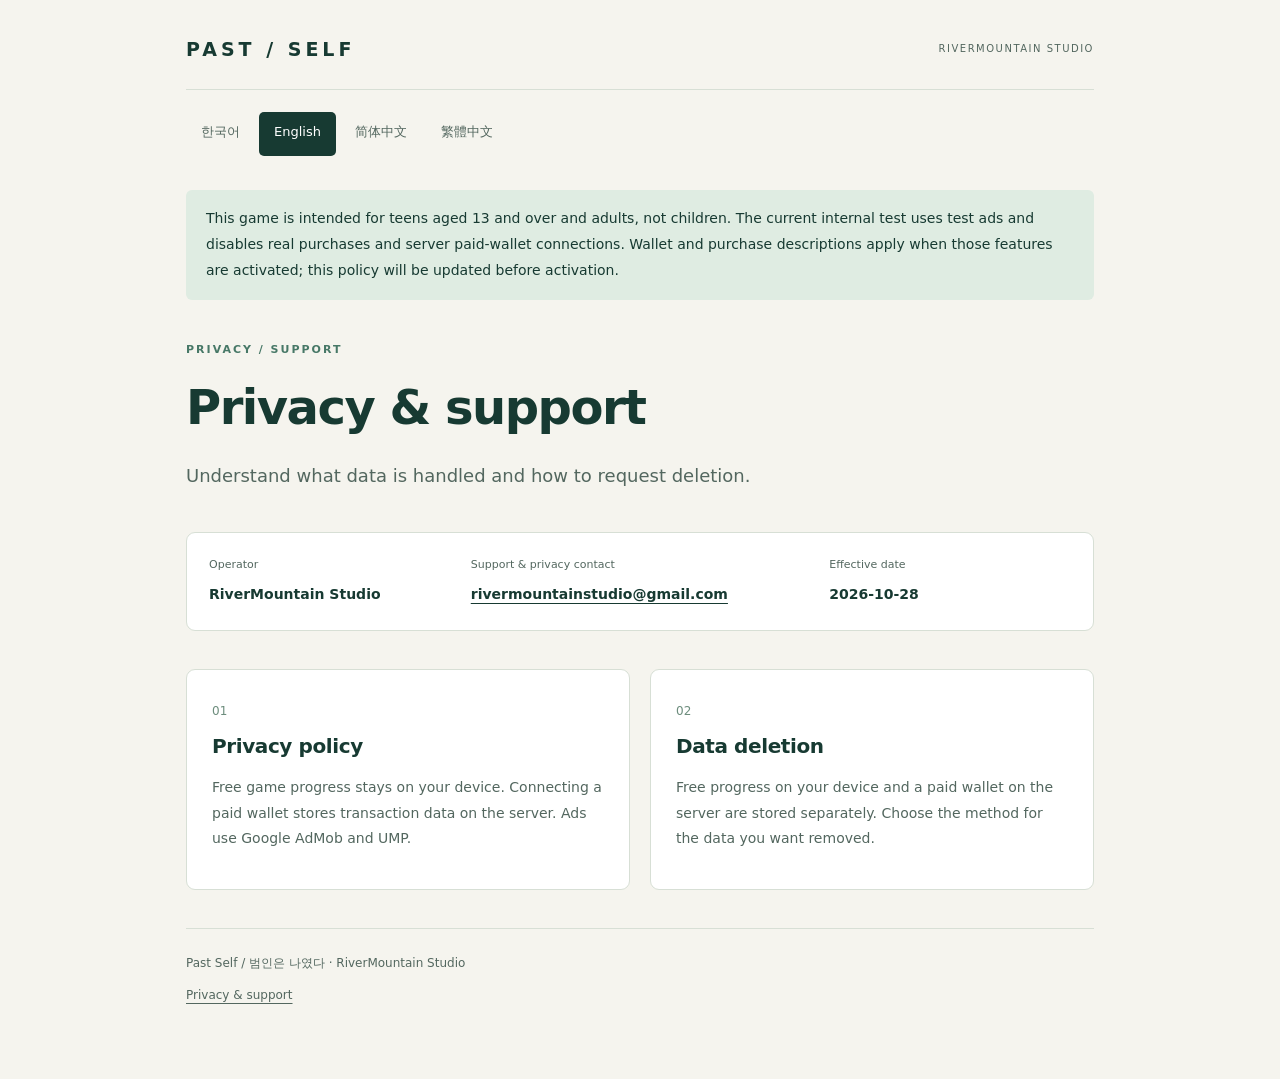
==== index.html @ c89aad18 "Publish Past Self privacy and data deletion pages" ====
<!doctype html>
<html lang="en"><head><meta charset="utf-8"><meta name="viewport" content="width=device-width,initial-scale=1"><meta name="robots" content="noindex,follow"><meta http-equiv="Content-Security-Policy" content="default-src 'none'; style-src 'self'; script-src 'self'; img-src 'self' data:; connect-src 'none'; base-uri 'none'; form-action 'none'"><meta name="referrer" content="no-referrer"><title>Past Self · Privacy & support</title><link rel="stylesheet" href="style.css"><script defer src="site.js"></script></head><body><div class="shell"><div class="brand"><a href="index.html">PAST / SELF</a><span>RIVERMOUNTAIN STUDIO</span></div><nav aria-label="Language / 언어"><a href="?lang=ko#ko" data-language="ko" lang="ko">한국어</a><a href="?lang=en#en" data-language="en" lang="en">English</a><a href="?lang=zh-Hans#zh-Hans" data-language="zh-Hans" lang="zh-Hans">简体中文</a><a href="?lang=zh-Hant#zh-Hant" data-language="zh-Hant" lang="zh-Hant">繁體中文</a></nav><main><article id="ko" data-language-panel="ko" lang="ko"><p class="note">이 게임은 만 13세 이상의 청소년과 성인을 대상으로 하며 어린이를 대상으로 제작하지 않았습니다. 현재 내부 테스트에서는 테스트 광고를 사용하고 실제 구매 및 서버 유료 지갑 연결은 비활성화되어 있습니다. 아래 유료 지갑·결제 관련 설명은 해당 기능을 활성화할 때 적용되며, 활성화 전에 이 방침을 갱신합니다.</p><header class="hero"><p class="eyebrow">개인정보 · 지원</p><h1>개인정보와 지원</h1><p class="lead">어떤 자료를 다루는지, 어떻게 삭제를 요청하는지 안내합니다.</p></header><dl class="metadata"><div><dt>운영자</dt><dd>RiverMountain Studio</dd></div><div><dt>지원 및 개인정보 문의</dt><dd><a href="mailto:rivermountainstudio@gmail.com">rivermountainstudio@gmail.com</a></dd></div><div><dt>적용일</dt><dd>2026-10-28</dd></div></dl><div class="cards"><a href="privacy.html?lang=ko"><span>01</span><h2>개인정보처리방침</h2><p>무료 게임 기록은 기기에 저장합니다. 유료 지갑을 연결하면 서버에 거래 자료를 저장합니다. 광고에는 Google AdMob과 UMP를 사용합니다.</p></a><a href="delete-data.html?lang=ko"><span>02</span><h2>데이터 삭제 안내</h2><p>기기의 무료 기록과 서버의 유료 지갑은 서로 다른 곳에 저장됩니다. 삭제할 자료에 맞는 방법을 선택하세요.</p></a></div><footer>Past Self / 범인은 나였다 · RiverMountain Studio<br><a href="index.html?lang=ko">개인정보와 지원</a></footer></article><article id="en" data-language-panel="en" lang="en"><p class="note">This game is intended for teens aged 13 and over and adults, not children. The current internal test uses test ads and disables real purchases and server paid-wallet connections. Wallet and purchase descriptions apply when those features are activated; this policy will be updated before activation.</p><header class="hero"><p class="eyebrow">PRIVACY / SUPPORT</p><h1>Privacy & support</h1><p class="lead">Understand what data is handled and how to request deletion.</p></header><dl class="metadata"><div><dt>Operator</dt><dd>RiverMountain Studio</dd></div><div><dt>Support & privacy contact</dt><dd><a href="mailto:rivermountainstudio@gmail.com">rivermountainstudio@gmail.com</a></dd></div><div><dt>Effective date</dt><dd>2026-10-28</dd></div></dl><div class="cards"><a href="privacy.html?lang=en"><span>01</span><h2>Privacy policy</h2><p>Free game progress stays on your device. Connecting a paid wallet stores transaction data on the server. Ads use Google AdMob and UMP.</p></a><a href="delete-data.html?lang=en"><span>02</span><h2>Data deletion</h2><p>Free progress on your device and a paid wallet on the server are stored separately. Choose the method for the data you want removed.</p></a></div><footer>Past Self / 범인은 나였다 · RiverMountain Studio<br><a href="index.html?lang=en">Privacy & support</a></footer></article><article id="zh-Hans" data-language-panel="zh-Hans" lang="zh-Hans"><p class="note">This game is intended for teens aged 13 and over and adults, not children. The current internal test uses test ads and disables real purchases and server paid-wallet connections. Wallet and purchase descriptions apply when those features are activated; this policy will be updated before activation.</p><header class="hero"><p class="eyebrow">隐私 / 支持</p><h1>隐私与支持</h1><p class="lead">了解应用处理哪些数据，以及如何申请删除。</p></header><dl class="metadata"><div><dt>运营方</dt><dd>RiverMountain Studio</dd></div><div><dt>支持与隐私联系</dt><dd><a href="mailto:rivermountainstudio@gmail.com">rivermountainstudio@gmail.com</a></dd></div><div><dt>生效日期</dt><dd>2026-10-28</dd></div></dl><div class="cards"><a href="privacy.html?lang=zh-Hans"><span>01</span><h2>隐私政策</h2><p>免费游戏进度保存在本机。连接付费钱包后，交易数据保存在服务器。广告使用Google AdMob与UMP。</p></a><a href="delete-data.html?lang=zh-Hans"><span>02</span><h2>数据删除指南</h2><p>本机免费进度与服务器付费钱包分别保存，请选择对应的删除方式。</p></a></div><footer>Past Self / 过去的我 · RiverMountain Studio<br><a href="index.html?lang=zh-Hans">隐私与支持</a></footer></article><article id="zh-Hant" data-language-panel="zh-Hant" lang="zh-Hant"><p class="note">This game is intended for teens aged 13 and over and adults, not children. The current internal test uses test ads and disables real purchases and server paid-wallet connections. Wallet and purchase descriptions apply when those features are activated; this policy will be updated before activation.</p><header class="hero"><p class="eyebrow">隱私 / 支援</p><h1>隱私與支援</h1><p class="lead">了解應用程式處理哪些資料，以及如何申請刪除。</p></header><dl class="metadata"><div><dt>營運方</dt><dd>RiverMountain Studio</dd></div><div><dt>支援與隱私聯絡</dt><dd><a href="mailto:rivermountainstudio@gmail.com">rivermountainstudio@gmail.com</a></dd></div><div><dt>生效日期</dt><dd>2026-10-28</dd></div></dl><div class="cards"><a href="privacy.html?lang=zh-Hant"><span>01</span><h2>隱私政策</h2><p>免費遊戲進度儲存在本機。連接付費錢包後，交易資料儲存在伺服器。廣告使用Google AdMob與UMP。</p></a><a href="delete-data.html?lang=zh-Hant"><span>02</span><h2>資料刪除指南</h2><p>本機免費進度與伺服器付費錢包分開儲存，請選擇對應的刪除方式。</p></a></div><footer>Past Self / 過去的我 · RiverMountain Studio<br><a href="index.html?lang=zh-Hant">隱私與支援</a></footer></article></main></div></body></html>
---- style.css ----
:root{color-scheme:light;--paper:#f5f4ee;--ink:#173a32;--muted:#53675f;--line:#d7dfd5;--mint:#dfece2;--amber:#f8ead0}*{box-sizing:border-box}html{scroll-behavior:smooth}body{margin:0;background:var(--paper);color:var(--ink);font:16px/1.85 system-ui,-apple-system,"Noto Sans KR",sans-serif;overflow-wrap:anywhere}a{color:inherit;text-underline-offset:4px}a:focus-visible{outline:3px solid #327b68;outline-offset:5px}.shell{max-width:980px;margin:auto;padding:32px 36px 64px}.brand{display:flex;justify-content:space-between;gap:16px;align-items:center;padding-bottom:22px;border-bottom:1px solid var(--line)}.brand>a{font-size:19px;font-weight:850;letter-spacing:4px;text-decoration:none}.brand>span{font-size:10px;letter-spacing:1.5px;color:var(--muted)}nav{display:flex;gap:4px;flex-wrap:wrap;margin:22px 0 34px}nav a{min-height:44px;padding:8px 15px;text-decoration:none;border-radius:5px;font-size:13px;color:var(--muted)}nav a[aria-current=true]{background:var(--ink);color:#fff}nav a:hover{background:var(--mint);color:var(--ink)}article[hidden]{display:none}.hero{padding:16px 0 28px}.eyebrow{text-transform:uppercase;font-weight:750;font-size:11px;letter-spacing:2px;color:#477867}h1{font-size:clamp(30px,6vw,48px);line-height:1.3;letter-spacing:-1.5px;margin:16px 0 20px}p{margin:12px 0;white-space:pre-line}.lead{max-width:750px;font-size:18px;color:var(--muted)}.metadata{display:grid;grid-template-columns:1fr 1.4fr 1fr;border:1px solid var(--line);border-radius:9px;background:#fff;padding:22px;gap:20px;margin:0 0 38px}.metadata dt{font-size:11px;color:var(--muted);margin-bottom:7px}.metadata dd{margin:0;font-size:14px;font-weight:650}section{border-top:1px solid var(--line);padding:23px 0 16px}h2{font-size:20px;line-height:1.5;letter-spacing:-.4px;margin:6px 0 14px}section p{color:#324c42}.draft{background:var(--amber);border:1px solid #ddc18e;border-left:4px solid #a36b20;padding:16px 20px;border-radius:6px;margin:0 0 24px;color:#694719}.draft strong{font-size:13px}.draft p{font-size:13px;line-height:1.7;margin:5px 0 0}.pending{color:#98621b}.note{background:var(--mint);padding:16px 20px;border-radius:6px;font-size:14px}.button{display:inline-flex;align-items:center;justify-content:center;min-height:48px;max-width:100%;padding:11px 21px;background:var(--ink);color:white;border:1px solid var(--ink);border-radius:5px;text-decoration:none;font-size:14px;font-weight:650}.button.secondary{background:transparent;color:var(--ink)}.cards{display:grid;grid-template-columns:1fr 1fr;gap:20px}.cards>a{display:block;border:1px solid var(--line);border-radius:9px;padding:25px;background:#fff;text-decoration:none}.cards>a:hover{border-color:#6e9381}.cards span{font-size:12px;color:#6d8d7d}.cards p{color:var(--muted);font-size:14px}footer{border-top:1px solid var(--line);margin-top:38px;padding-top:23px;font-size:12px;color:var(--muted)}footer a{display:inline-block;padding:9px 0}ul{padding-left:22px}@media(max-width:600px){.shell{padding:22px 20px 40px}.brand{align-items:flex-start}.brand>span{max-width:100px;text-align:right;font-size:9px}.metadata{grid-template-columns:1fr;gap:15px;padding:20px}.cards{grid-template-columns:1fr}.lead{font-size:16px}h1{letter-spacing:-1px}nav{gap:0;margin-bottom:20px}nav a{padding:9px 10px}}@media print{body{background:white;color:#111}.shell{max-width:none;padding:0}nav,.brand{display:none}section{break-inside:avoid}a{color:inherit}.draft{background:white;border:2px solid #a36b20}}
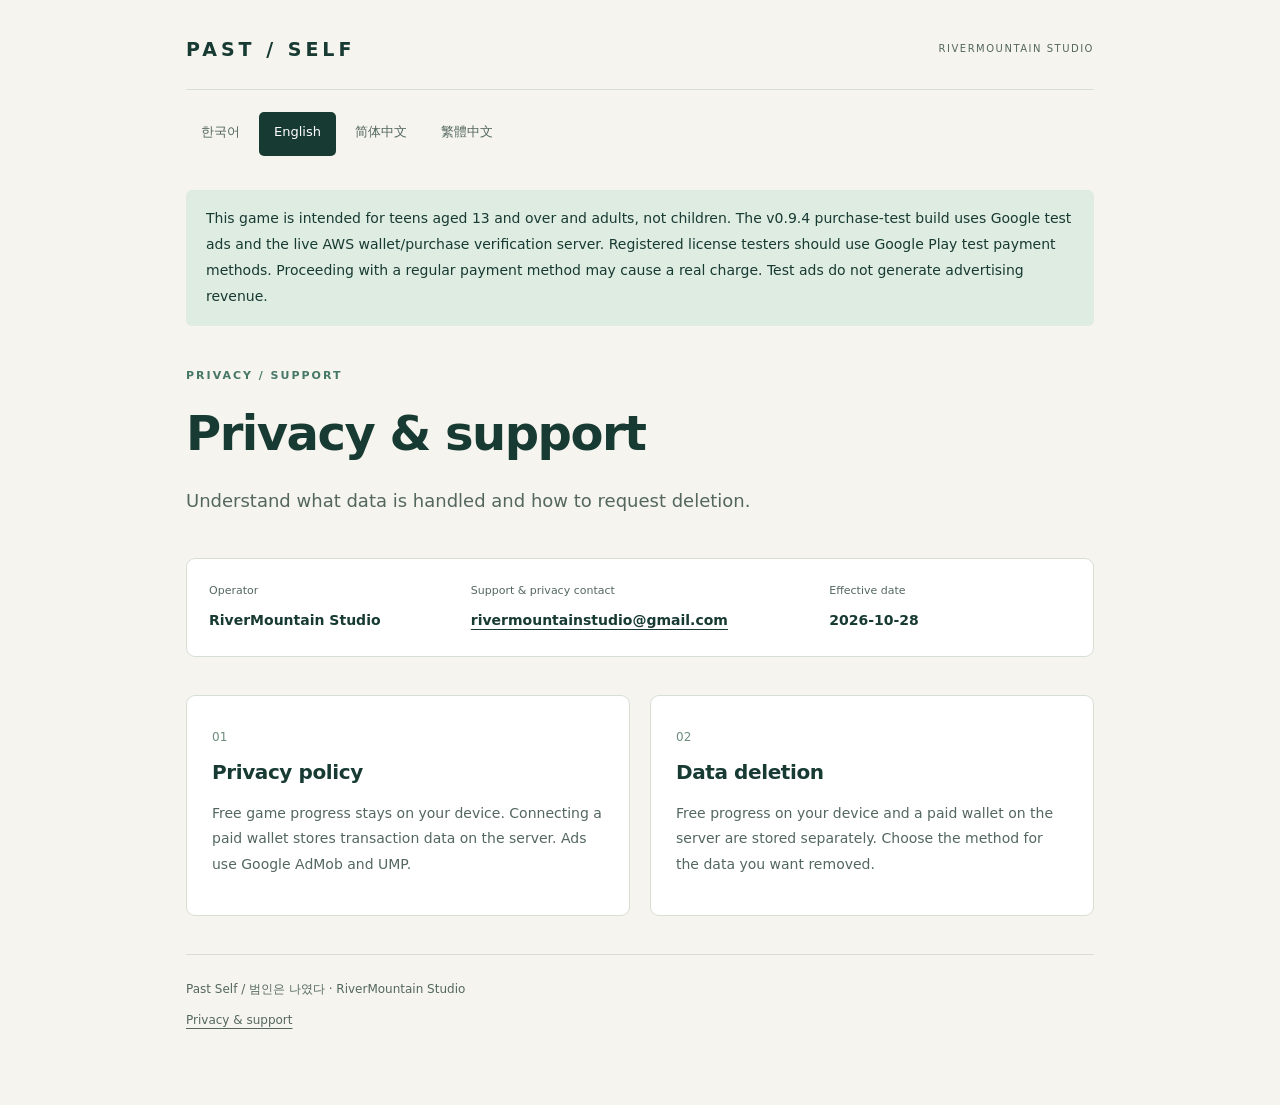
==== commit 78c62561: "Update privacy notice for Seoul wallet and license purchase testing" ====
--- a/index.html
+++ b/index.html
@@ -1,2 +1,2 @@
 <!doctype html>
-<html lang="en"><head><meta charset="utf-8"><meta name="viewport" content="width=device-width,initial-scale=1"><meta name="robots" content="noindex,follow"><meta http-equiv="Content-Security-Policy" content="default-src 'none'; style-src 'self'; script-src 'self'; img-src 'self' data:; connect-src 'none'; base-uri 'none'; form-action 'none'"><meta name="referrer" content="no-referrer"><title>Past Self · Privacy & support</title><link rel="stylesheet" href="style.css"><script defer src="site.js"></script></head><body><div class="shell"><div class="brand"><a href="index.html">PAST / SELF</a><span>RIVERMOUNTAIN STUDIO</span></div><nav aria-label="Language / 언어"><a href="?lang=ko#ko" data-language="ko" lang="ko">한국어</a><a href="?lang=en#en" data-language="en" lang="en">English</a><a href="?lang=zh-Hans#zh-Hans" data-language="zh-Hans" lang="zh-Hans">简体中文</a><a href="?lang=zh-Hant#zh-Hant" data-language="zh-Hant" lang="zh-Hant">繁體中文</a></nav><main><article id="ko" data-language-panel="ko" lang="ko"><p class="note">이 게임은 만 13세 이상의 청소년과 성인을 대상으로 하며 어린이를 대상으로 제작하지 않았습니다. 현재 내부 테스트에서는 테스트 광고를 사용하고 실제 구매 및 서버 유료 지갑 연결은 비활성화되어 있습니다. 아래 유료 지갑·결제 관련 설명은 해당 기능을 활성화할 때 적용되며, 활성화 전에 이 방침을 갱신합니다.</p><header class="hero"><p class="eyebrow">개인정보 · 지원</p><h1>개인정보와 지원</h1><p class="lead">어떤 자료를 다루는지, 어떻게 삭제를 요청하는지 안내합니다.</p></header><dl class="metadata"><div><dt>운영자</dt><dd>RiverMountain Studio</dd></div><div><dt>지원 및 개인정보 문의</dt><dd><a href="mailto:rivermountainstudio@gmail.com">rivermountainstudio@gmail.com</a></dd></div><div><dt>적용일</dt><dd>2026-10-28</dd></div></dl><div class="cards"><a href="privacy.html?lang=ko"><span>01</span><h2>개인정보처리방침</h2><p>무료 게임 기록은 기기에 저장합니다. 유료 지갑을 연결하면 서버에 거래 자료를 저장합니다. 광고에는 Google AdMob과 UMP를 사용합니다.</p></a><a href="delete-data.html?lang=ko"><span>02</span><h2>데이터 삭제 안내</h2><p>기기의 무료 기록과 서버의 유료 지갑은 서로 다른 곳에 저장됩니다. 삭제할 자료에 맞는 방법을 선택하세요.</p></a></div><footer>Past Self / 범인은 나였다 · RiverMountain Studio<br><a href="index.html?lang=ko">개인정보와 지원</a></footer></article><article id="en" data-language-panel="en" lang="en"><p class="note">This game is intended for teens aged 13 and over and adults, not children. The current internal test uses test ads and disables real purchases and server paid-wallet connections. Wallet and purchase descriptions apply when those features are activated; this policy will be updated before activation.</p><header class="hero"><p class="eyebrow">PRIVACY / SUPPORT</p><h1>Privacy & support</h1><p class="lead">Understand what data is handled and how to request deletion.</p></header><dl class="metadata"><div><dt>Operator</dt><dd>RiverMountain Studio</dd></div><div><dt>Support & privacy contact</dt><dd><a href="mailto:rivermountainstudio@gmail.com">rivermountainstudio@gmail.com</a></dd></div><div><dt>Effective date</dt><dd>2026-10-28</dd></div></dl><div class="cards"><a href="privacy.html?lang=en"><span>01</span><h2>Privacy policy</h2><p>Free game progress stays on your device. Connecting a paid wallet stores transaction data on the server. Ads use Google AdMob and UMP.</p></a><a href="delete-data.html?lang=en"><span>02</span><h2>Data deletion</h2><p>Free progress on your device and a paid wallet on the server are stored separately. Choose the method for the data you want removed.</p></a></div><footer>Past Self / 범인은 나였다 · RiverMountain Studio<br><a href="index.html?lang=en">Privacy & support</a></footer></article><article id="zh-Hans" data-language-panel="zh-Hans" lang="zh-Hans"><p class="note">This game is intended for teens aged 13 and over and adults, not children. The current internal test uses test ads and disables real purchases and server paid-wallet connections. Wallet and purchase descriptions apply when those features are activated; this policy will be updated before activation.</p><header class="hero"><p class="eyebrow">隐私 / 支持</p><h1>隐私与支持</h1><p class="lead">了解应用处理哪些数据，以及如何申请删除。</p></header><dl class="metadata"><div><dt>运营方</dt><dd>RiverMountain Studio</dd></div><div><dt>支持与隐私联系</dt><dd><a href="mailto:rivermountainstudio@gmail.com">rivermountainstudio@gmail.com</a></dd></div><div><dt>生效日期</dt><dd>2026-10-28</dd></div></dl><div class="cards"><a href="privacy.html?lang=zh-Hans"><span>01</span><h2>隐私政策</h2><p>免费游戏进度保存在本机。连接付费钱包后，交易数据保存在服务器。广告使用Google AdMob与UMP。</p></a><a href="delete-data.html?lang=zh-Hans"><span>02</span><h2>数据删除指南</h2><p>本机免费进度与服务器付费钱包分别保存，请选择对应的删除方式。</p></a></div><footer>Past Self / 过去的我 · RiverMountain Studio<br><a href="index.html?lang=zh-Hans">隐私与支持</a></footer></article><article id="zh-Hant" data-language-panel="zh-Hant" lang="zh-Hant"><p class="note">This game is intended for teens aged 13 and over and adults, not children. The current internal test uses test ads and disables real purchases and server paid-wallet connections. Wallet and purchase descriptions apply when those features are activated; this policy will be updated before activation.</p><header class="hero"><p class="eyebrow">隱私 / 支援</p><h1>隱私與支援</h1><p class="lead">了解應用程式處理哪些資料，以及如何申請刪除。</p></header><dl class="metadata"><div><dt>營運方</dt><dd>RiverMountain Studio</dd></div><div><dt>支援與隱私聯絡</dt><dd><a href="mailto:rivermountainstudio@gmail.com">rivermountainstudio@gmail.com</a></dd></div><div><dt>生效日期</dt><dd>2026-10-28</dd></div></dl><div class="cards"><a href="privacy.html?lang=zh-Hant"><span>01</span><h2>隱私政策</h2><p>免費遊戲進度儲存在本機。連接付費錢包後，交易資料儲存在伺服器。廣告使用Google AdMob與UMP。</p></a><a href="delete-data.html?lang=zh-Hant"><span>02</span><h2>資料刪除指南</h2><p>本機免費進度與伺服器付費錢包分開儲存，請選擇對應的刪除方式。</p></a></div><footer>Past Self / 過去的我 · RiverMountain Studio<br><a href="index.html?lang=zh-Hant">隱私與支援</a></footer></article></main></div></body></html>
+<html lang="en"><head><meta charset="utf-8"><meta name="viewport" content="width=device-width,initial-scale=1"><meta name="robots" content="noindex,follow"><meta http-equiv="Content-Security-Policy" content="default-src 'none'; style-src 'self'; script-src 'self'; img-src 'self' data:; connect-src 'none'; base-uri 'none'; form-action 'none'"><meta name="referrer" content="no-referrer"><title>Past Self · Privacy & support</title><link rel="stylesheet" href="style.css"><script defer src="site.js"></script></head><body><div class="shell"><div class="brand"><a href="index.html">PAST / SELF</a><span>RIVERMOUNTAIN STUDIO</span></div><nav aria-label="Language / 언어"><a href="?lang=ko#ko" data-language="ko" lang="ko">한국어</a><a href="?lang=en#en" data-language="en" lang="en">English</a><a href="?lang=zh-Hans#zh-Hans" data-language="zh-Hans" lang="zh-Hans">简体中文</a><a href="?lang=zh-Hant#zh-Hant" data-language="zh-Hant" lang="zh-Hant">繁體中文</a></nav><main><article id="ko" data-language-panel="ko" lang="ko"><p class="note">이 게임은 만 13세 이상의 청소년과 성인을 대상으로 하며 어린이를 대상으로 제작하지 않았습니다. v0.9.4 구매 테스트 버전은 Google 테스트 광고와 실제 AWS 지갑·구매 검증 서버를 사용합니다. 등록한 라이선스 테스터는 Google Play 테스트 결제수단으로 구매를 시험해야 합니다. 일반 결제수단으로 진행하면 실제 요금이 발생할 수 있습니다. 테스트 광고는 실제 광고 수익을 발생시키지 않습니다.</p><header class="hero"><p class="eyebrow">개인정보 · 지원</p><h1>개인정보와 지원</h1><p class="lead">어떤 자료를 다루는지, 어떻게 삭제를 요청하는지 안내합니다.</p></header><dl class="metadata"><div><dt>운영자</dt><dd>RiverMountain Studio</dd></div><div><dt>지원 및 개인정보 문의</dt><dd><a href="mailto:rivermountainstudio@gmail.com">rivermountainstudio@gmail.com</a></dd></div><div><dt>적용일</dt><dd>2026-10-28</dd></div></dl><div class="cards"><a href="privacy.html?lang=ko"><span>01</span><h2>개인정보처리방침</h2><p>무료 게임 기록은 기기에 저장합니다. 유료 지갑을 연결하면 서버에 거래 자료를 저장합니다. 광고에는 Google AdMob과 UMP를 사용합니다.</p></a><a href="delete-data.html?lang=ko"><span>02</span><h2>데이터 삭제 안내</h2><p>기기의 무료 기록과 서버의 유료 지갑은 서로 다른 곳에 저장됩니다. 삭제할 자료에 맞는 방법을 선택하세요.</p></a></div><footer>Past Self / 범인은 나였다 · RiverMountain Studio<br><a href="index.html?lang=ko">개인정보와 지원</a></footer></article><article id="en" data-language-panel="en" lang="en"><p class="note">This game is intended for teens aged 13 and over and adults, not children. The v0.9.4 purchase-test build uses Google test ads and the live AWS wallet/purchase verification server. Registered license testers should use Google Play test payment methods. Proceeding with a regular payment method may cause a real charge. Test ads do not generate advertising revenue.</p><header class="hero"><p class="eyebrow">PRIVACY / SUPPORT</p><h1>Privacy & support</h1><p class="lead">Understand what data is handled and how to request deletion.</p></header><dl class="metadata"><div><dt>Operator</dt><dd>RiverMountain Studio</dd></div><div><dt>Support & privacy contact</dt><dd><a href="mailto:rivermountainstudio@gmail.com">rivermountainstudio@gmail.com</a></dd></div><div><dt>Effective date</dt><dd>2026-10-28</dd></div></dl><div class="cards"><a href="privacy.html?lang=en"><span>01</span><h2>Privacy policy</h2><p>Free game progress stays on your device. Connecting a paid wallet stores transaction data on the server. Ads use Google AdMob and UMP.</p></a><a href="delete-data.html?lang=en"><span>02</span><h2>Data deletion</h2><p>Free progress on your device and a paid wallet on the server are stored separately. Choose the method for the data you want removed.</p></a></div><footer>Past Self / 범인은 나였다 · RiverMountain Studio<br><a href="index.html?lang=en">Privacy & support</a></footer></article><article id="zh-Hans" data-language-panel="zh-Hans" lang="zh-Hans"><p class="note">This game is intended for teens aged 13 and over and adults, not children. The v0.9.4 purchase-test build uses Google test ads and the live AWS wallet/purchase verification server. Registered license testers should use Google Play test payment methods. Proceeding with a regular payment method may cause a real charge. Test ads do not generate advertising revenue.</p><header class="hero"><p class="eyebrow">隐私 / 支持</p><h1>隐私与支持</h1><p class="lead">了解应用处理哪些数据，以及如何申请删除。</p></header><dl class="metadata"><div><dt>运营方</dt><dd>RiverMountain Studio</dd></div><div><dt>支持与隐私联系</dt><dd><a href="mailto:rivermountainstudio@gmail.com">rivermountainstudio@gmail.com</a></dd></div><div><dt>生效日期</dt><dd>2026-10-28</dd></div></dl><div class="cards"><a href="privacy.html?lang=zh-Hans"><span>01</span><h2>隐私政策</h2><p>免费游戏进度保存在本机。连接付费钱包后，交易数据保存在服务器。广告使用Google AdMob与UMP。</p></a><a href="delete-data.html?lang=zh-Hans"><span>02</span><h2>数据删除指南</h2><p>本机免费进度与服务器付费钱包分别保存，请选择对应的删除方式。</p></a></div><footer>Past Self / 过去的我 · RiverMountain Studio<br><a href="index.html?lang=zh-Hans">隐私与支持</a></footer></article><article id="zh-Hant" data-language-panel="zh-Hant" lang="zh-Hant"><p class="note">This game is intended for teens aged 13 and over and adults, not children. The v0.9.4 purchase-test build uses Google test ads and the live AWS wallet/purchase verification server. Registered license testers should use Google Play test payment methods. Proceeding with a regular payment method may cause a real charge. Test ads do not generate advertising revenue.</p><header class="hero"><p class="eyebrow">隱私 / 支援</p><h1>隱私與支援</h1><p class="lead">了解應用程式處理哪些資料，以及如何申請刪除。</p></header><dl class="metadata"><div><dt>營運方</dt><dd>RiverMountain Studio</dd></div><div><dt>支援與隱私聯絡</dt><dd><a href="mailto:rivermountainstudio@gmail.com">rivermountainstudio@gmail.com</a></dd></div><div><dt>生效日期</dt><dd>2026-10-28</dd></div></dl><div class="cards"><a href="privacy.html?lang=zh-Hant"><span>01</span><h2>隱私政策</h2><p>免費遊戲進度儲存在本機。連接付費錢包後，交易資料儲存在伺服器。廣告使用Google AdMob與UMP。</p></a><a href="delete-data.html?lang=zh-Hant"><span>02</span><h2>資料刪除指南</h2><p>本機免費進度與伺服器付費錢包分開儲存，請選擇對應的刪除方式。</p></a></div><footer>Past Self / 過去的我 · RiverMountain Studio<br><a href="index.html?lang=zh-Hant">隱私與支援</a></footer></article></main></div></body></html>
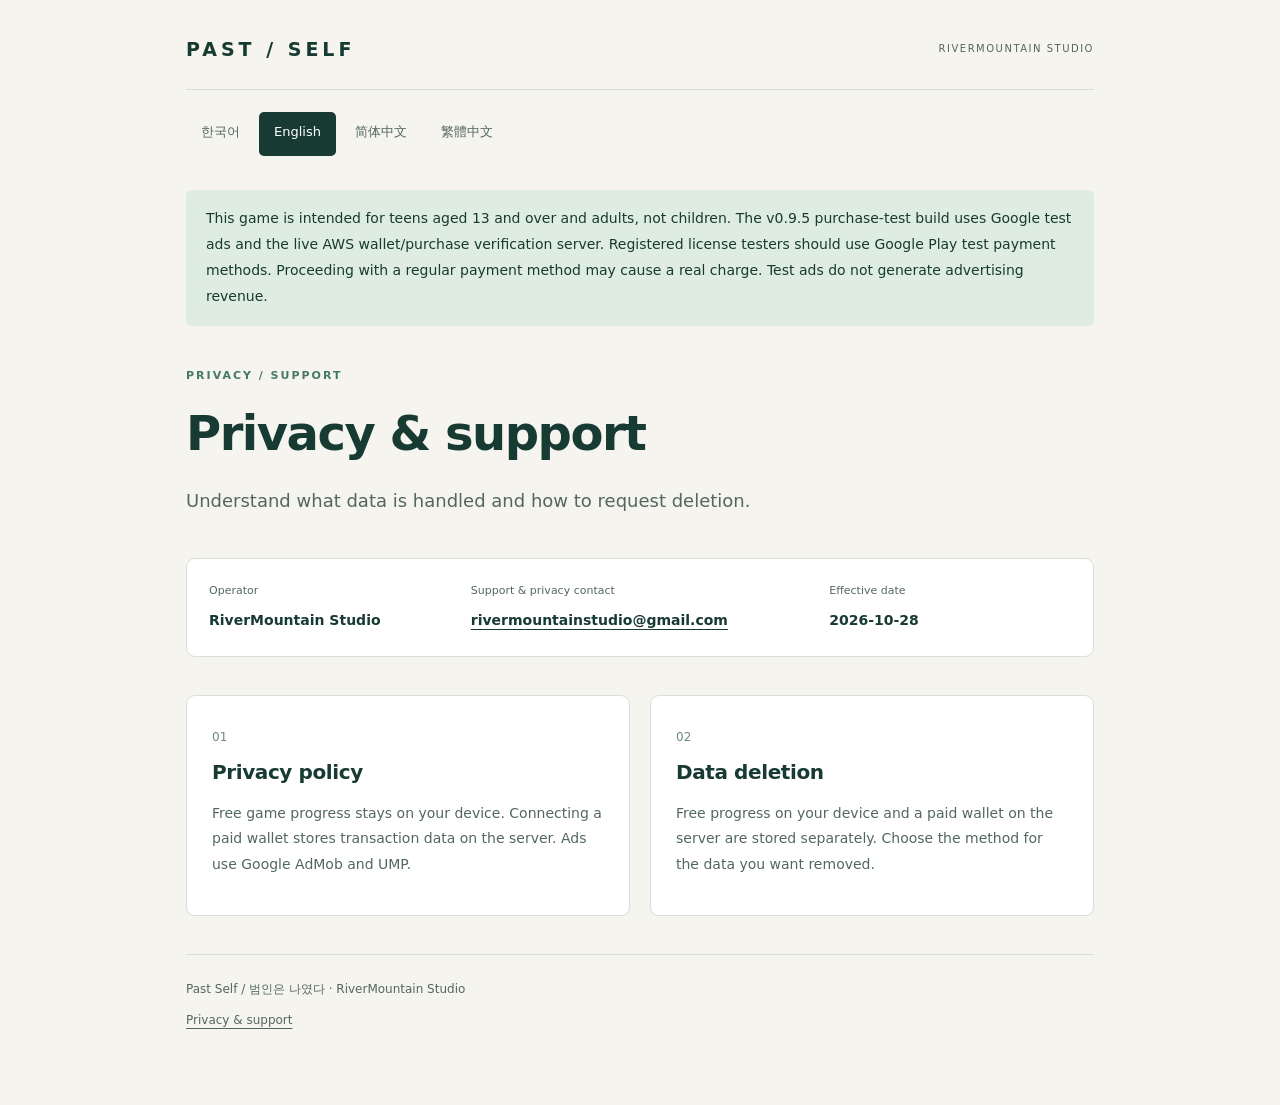
==== commit 9044f567: "Document temporary hashed abuse counters and v0.9.5 purchase testing" ====
--- a/index.html
+++ b/index.html
@@ -1,2 +1,2 @@
 <!doctype html>
-<html lang="en"><head><meta charset="utf-8"><meta name="viewport" content="width=device-width,initial-scale=1"><meta name="robots" content="noindex,follow"><meta http-equiv="Content-Security-Policy" content="default-src 'none'; style-src 'self'; script-src 'self'; img-src 'self' data:; connect-src 'none'; base-uri 'none'; form-action 'none'"><meta name="referrer" content="no-referrer"><title>Past Self · Privacy & support</title><link rel="stylesheet" href="style.css"><script defer src="site.js"></script></head><body><div class="shell"><div class="brand"><a href="index.html">PAST / SELF</a><span>RIVERMOUNTAIN STUDIO</span></div><nav aria-label="Language / 언어"><a href="?lang=ko#ko" data-language="ko" lang="ko">한국어</a><a href="?lang=en#en" data-language="en" lang="en">English</a><a href="?lang=zh-Hans#zh-Hans" data-language="zh-Hans" lang="zh-Hans">简体中文</a><a href="?lang=zh-Hant#zh-Hant" data-language="zh-Hant" lang="zh-Hant">繁體中文</a></nav><main><article id="ko" data-language-panel="ko" lang="ko"><p class="note">이 게임은 만 13세 이상의 청소년과 성인을 대상으로 하며 어린이를 대상으로 제작하지 않았습니다. v0.9.4 구매 테스트 버전은 Google 테스트 광고와 실제 AWS 지갑·구매 검증 서버를 사용합니다. 등록한 라이선스 테스터는 Google Play 테스트 결제수단으로 구매를 시험해야 합니다. 일반 결제수단으로 진행하면 실제 요금이 발생할 수 있습니다. 테스트 광고는 실제 광고 수익을 발생시키지 않습니다.</p><header class="hero"><p class="eyebrow">개인정보 · 지원</p><h1>개인정보와 지원</h1><p class="lead">어떤 자료를 다루는지, 어떻게 삭제를 요청하는지 안내합니다.</p></header><dl class="metadata"><div><dt>운영자</dt><dd>RiverMountain Studio</dd></div><div><dt>지원 및 개인정보 문의</dt><dd><a href="mailto:rivermountainstudio@gmail.com">rivermountainstudio@gmail.com</a></dd></div><div><dt>적용일</dt><dd>2026-10-28</dd></div></dl><div class="cards"><a href="privacy.html?lang=ko"><span>01</span><h2>개인정보처리방침</h2><p>무료 게임 기록은 기기에 저장합니다. 유료 지갑을 연결하면 서버에 거래 자료를 저장합니다. 광고에는 Google AdMob과 UMP를 사용합니다.</p></a><a href="delete-data.html?lang=ko"><span>02</span><h2>데이터 삭제 안내</h2><p>기기의 무료 기록과 서버의 유료 지갑은 서로 다른 곳에 저장됩니다. 삭제할 자료에 맞는 방법을 선택하세요.</p></a></div><footer>Past Self / 범인은 나였다 · RiverMountain Studio<br><a href="index.html?lang=ko">개인정보와 지원</a></footer></article><article id="en" data-language-panel="en" lang="en"><p class="note">This game is intended for teens aged 13 and over and adults, not children. The v0.9.4 purchase-test build uses Google test ads and the live AWS wallet/purchase verification server. Registered license testers should use Google Play test payment methods. Proceeding with a regular payment method may cause a real charge. Test ads do not generate advertising revenue.</p><header class="hero"><p class="eyebrow">PRIVACY / SUPPORT</p><h1>Privacy & support</h1><p class="lead">Understand what data is handled and how to request deletion.</p></header><dl class="metadata"><div><dt>Operator</dt><dd>RiverMountain Studio</dd></div><div><dt>Support & privacy contact</dt><dd><a href="mailto:rivermountainstudio@gmail.com">rivermountainstudio@gmail.com</a></dd></div><div><dt>Effective date</dt><dd>2026-10-28</dd></div></dl><div class="cards"><a href="privacy.html?lang=en"><span>01</span><h2>Privacy policy</h2><p>Free game progress stays on your device. Connecting a paid wallet stores transaction data on the server. Ads use Google AdMob and UMP.</p></a><a href="delete-data.html?lang=en"><span>02</span><h2>Data deletion</h2><p>Free progress on your device and a paid wallet on the server are stored separately. Choose the method for the data you want removed.</p></a></div><footer>Past Self / 범인은 나였다 · RiverMountain Studio<br><a href="index.html?lang=en">Privacy & support</a></footer></article><article id="zh-Hans" data-language-panel="zh-Hans" lang="zh-Hans"><p class="note">This game is intended for teens aged 13 and over and adults, not children. The v0.9.4 purchase-test build uses Google test ads and the live AWS wallet/purchase verification server. Registered license testers should use Google Play test payment methods. Proceeding with a regular payment method may cause a real charge. Test ads do not generate advertising revenue.</p><header class="hero"><p class="eyebrow">隐私 / 支持</p><h1>隐私与支持</h1><p class="lead">了解应用处理哪些数据，以及如何申请删除。</p></header><dl class="metadata"><div><dt>运营方</dt><dd>RiverMountain Studio</dd></div><div><dt>支持与隐私联系</dt><dd><a href="mailto:rivermountainstudio@gmail.com">rivermountainstudio@gmail.com</a></dd></div><div><dt>生效日期</dt><dd>2026-10-28</dd></div></dl><div class="cards"><a href="privacy.html?lang=zh-Hans"><span>01</span><h2>隐私政策</h2><p>免费游戏进度保存在本机。连接付费钱包后，交易数据保存在服务器。广告使用Google AdMob与UMP。</p></a><a href="delete-data.html?lang=zh-Hans"><span>02</span><h2>数据删除指南</h2><p>本机免费进度与服务器付费钱包分别保存，请选择对应的删除方式。</p></a></div><footer>Past Self / 过去的我 · RiverMountain Studio<br><a href="index.html?lang=zh-Hans">隐私与支持</a></footer></article><article id="zh-Hant" data-language-panel="zh-Hant" lang="zh-Hant"><p class="note">This game is intended for teens aged 13 and over and adults, not children. The v0.9.4 purchase-test build uses Google test ads and the live AWS wallet/purchase verification server. Registered license testers should use Google Play test payment methods. Proceeding with a regular payment method may cause a real charge. Test ads do not generate advertising revenue.</p><header class="hero"><p class="eyebrow">隱私 / 支援</p><h1>隱私與支援</h1><p class="lead">了解應用程式處理哪些資料，以及如何申請刪除。</p></header><dl class="metadata"><div><dt>營運方</dt><dd>RiverMountain Studio</dd></div><div><dt>支援與隱私聯絡</dt><dd><a href="mailto:rivermountainstudio@gmail.com">rivermountainstudio@gmail.com</a></dd></div><div><dt>生效日期</dt><dd>2026-10-28</dd></div></dl><div class="cards"><a href="privacy.html?lang=zh-Hant"><span>01</span><h2>隱私政策</h2><p>免費遊戲進度儲存在本機。連接付費錢包後，交易資料儲存在伺服器。廣告使用Google AdMob與UMP。</p></a><a href="delete-data.html?lang=zh-Hant"><span>02</span><h2>資料刪除指南</h2><p>本機免費進度與伺服器付費錢包分開儲存，請選擇對應的刪除方式。</p></a></div><footer>Past Self / 過去的我 · RiverMountain Studio<br><a href="index.html?lang=zh-Hant">隱私與支援</a></footer></article></main></div></body></html>
+<html lang="en"><head><meta charset="utf-8"><meta name="viewport" content="width=device-width,initial-scale=1"><meta name="robots" content="noindex,follow"><meta http-equiv="Content-Security-Policy" content="default-src 'none'; style-src 'self'; script-src 'self'; img-src 'self' data:; connect-src 'none'; base-uri 'none'; form-action 'none'"><meta name="referrer" content="no-referrer"><title>Past Self · Privacy & support</title><link rel="stylesheet" href="style.css"><script defer src="site.js"></script></head><body><div class="shell"><div class="brand"><a href="index.html">PAST / SELF</a><span>RIVERMOUNTAIN STUDIO</span></div><nav aria-label="Language / 언어"><a href="?lang=ko#ko" data-language="ko" lang="ko">한국어</a><a href="?lang=en#en" data-language="en" lang="en">English</a><a href="?lang=zh-Hans#zh-Hans" data-language="zh-Hans" lang="zh-Hans">简体中文</a><a href="?lang=zh-Hant#zh-Hant" data-language="zh-Hant" lang="zh-Hant">繁體中文</a></nav><main><article id="ko" data-language-panel="ko" lang="ko"><p class="note">이 게임은 만 13세 이상의 청소년과 성인을 대상으로 하며 어린이를 대상으로 제작하지 않았습니다. v0.9.5 구매 테스트 버전은 Google 테스트 광고와 실제 AWS 지갑·구매 검증 서버를 사용합니다. 등록한 라이선스 테스터는 Google Play 테스트 결제수단으로 구매를 시험해야 합니다. 일반 결제수단으로 진행하면 실제 요금이 발생할 수 있습니다. 테스트 광고는 실제 광고 수익을 발생시키지 않습니다.</p><header class="hero"><p class="eyebrow">개인정보 · 지원</p><h1>개인정보와 지원</h1><p class="lead">어떤 자료를 다루는지, 어떻게 삭제를 요청하는지 안내합니다.</p></header><dl class="metadata"><div><dt>운영자</dt><dd>RiverMountain Studio</dd></div><div><dt>지원 및 개인정보 문의</dt><dd><a href="mailto:rivermountainstudio@gmail.com">rivermountainstudio@gmail.com</a></dd></div><div><dt>적용일</dt><dd>2026-10-28</dd></div></dl><div class="cards"><a href="privacy.html?lang=ko"><span>01</span><h2>개인정보처리방침</h2><p>무료 게임 기록은 기기에 저장합니다. 유료 지갑을 연결하면 서버에 거래 자료를 저장합니다. 광고에는 Google AdMob과 UMP를 사용합니다.</p></a><a href="delete-data.html?lang=ko"><span>02</span><h2>데이터 삭제 안내</h2><p>기기의 무료 기록과 서버의 유료 지갑은 서로 다른 곳에 저장됩니다. 삭제할 자료에 맞는 방법을 선택하세요.</p></a></div><footer>Past Self / 범인은 나였다 · RiverMountain Studio<br><a href="index.html?lang=ko">개인정보와 지원</a></footer></article><article id="en" data-language-panel="en" lang="en"><p class="note">This game is intended for teens aged 13 and over and adults, not children. The v0.9.5 purchase-test build uses Google test ads and the live AWS wallet/purchase verification server. Registered license testers should use Google Play test payment methods. Proceeding with a regular payment method may cause a real charge. Test ads do not generate advertising revenue.</p><header class="hero"><p class="eyebrow">PRIVACY / SUPPORT</p><h1>Privacy & support</h1><p class="lead">Understand what data is handled and how to request deletion.</p></header><dl class="metadata"><div><dt>Operator</dt><dd>RiverMountain Studio</dd></div><div><dt>Support & privacy contact</dt><dd><a href="mailto:rivermountainstudio@gmail.com">rivermountainstudio@gmail.com</a></dd></div><div><dt>Effective date</dt><dd>2026-10-28</dd></div></dl><div class="cards"><a href="privacy.html?lang=en"><span>01</span><h2>Privacy policy</h2><p>Free game progress stays on your device. Connecting a paid wallet stores transaction data on the server. Ads use Google AdMob and UMP.</p></a><a href="delete-data.html?lang=en"><span>02</span><h2>Data deletion</h2><p>Free progress on your device and a paid wallet on the server are stored separately. Choose the method for the data you want removed.</p></a></div><footer>Past Self / 범인은 나였다 · RiverMountain Studio<br><a href="index.html?lang=en">Privacy & support</a></footer></article><article id="zh-Hans" data-language-panel="zh-Hans" lang="zh-Hans"><p class="note">This game is intended for teens aged 13 and over and adults, not children. The v0.9.5 purchase-test build uses Google test ads and the live AWS wallet/purchase verification server. Registered license testers should use Google Play test payment methods. Proceeding with a regular payment method may cause a real charge. Test ads do not generate advertising revenue.</p><header class="hero"><p class="eyebrow">隐私 / 支持</p><h1>隐私与支持</h1><p class="lead">了解应用处理哪些数据，以及如何申请删除。</p></header><dl class="metadata"><div><dt>运营方</dt><dd>RiverMountain Studio</dd></div><div><dt>支持与隐私联系</dt><dd><a href="mailto:rivermountainstudio@gmail.com">rivermountainstudio@gmail.com</a></dd></div><div><dt>生效日期</dt><dd>2026-10-28</dd></div></dl><div class="cards"><a href="privacy.html?lang=zh-Hans"><span>01</span><h2>隐私政策</h2><p>免费游戏进度保存在本机。连接付费钱包后，交易数据保存在服务器。广告使用Google AdMob与UMP。</p></a><a href="delete-data.html?lang=zh-Hans"><span>02</span><h2>数据删除指南</h2><p>本机免费进度与服务器付费钱包分别保存，请选择对应的删除方式。</p></a></div><footer>Past Self / 过去的我 · RiverMountain Studio<br><a href="index.html?lang=zh-Hans">隐私与支持</a></footer></article><article id="zh-Hant" data-language-panel="zh-Hant" lang="zh-Hant"><p class="note">This game is intended for teens aged 13 and over and adults, not children. The v0.9.5 purchase-test build uses Google test ads and the live AWS wallet/purchase verification server. Registered license testers should use Google Play test payment methods. Proceeding with a regular payment method may cause a real charge. Test ads do not generate advertising revenue.</p><header class="hero"><p class="eyebrow">隱私 / 支援</p><h1>隱私與支援</h1><p class="lead">了解應用程式處理哪些資料，以及如何申請刪除。</p></header><dl class="metadata"><div><dt>營運方</dt><dd>RiverMountain Studio</dd></div><div><dt>支援與隱私聯絡</dt><dd><a href="mailto:rivermountainstudio@gmail.com">rivermountainstudio@gmail.com</a></dd></div><div><dt>生效日期</dt><dd>2026-10-28</dd></div></dl><div class="cards"><a href="privacy.html?lang=zh-Hant"><span>01</span><h2>隱私政策</h2><p>免費遊戲進度儲存在本機。連接付費錢包後，交易資料儲存在伺服器。廣告使用Google AdMob與UMP。</p></a><a href="delete-data.html?lang=zh-Hant"><span>02</span><h2>資料刪除指南</h2><p>本機免費進度與伺服器付費錢包分開儲存，請選擇對應的刪除方式。</p></a></div><footer>Past Self / 過去的我 · RiverMountain Studio<br><a href="index.html?lang=zh-Hant">隱私與支援</a></footer></article></main></div></body></html>
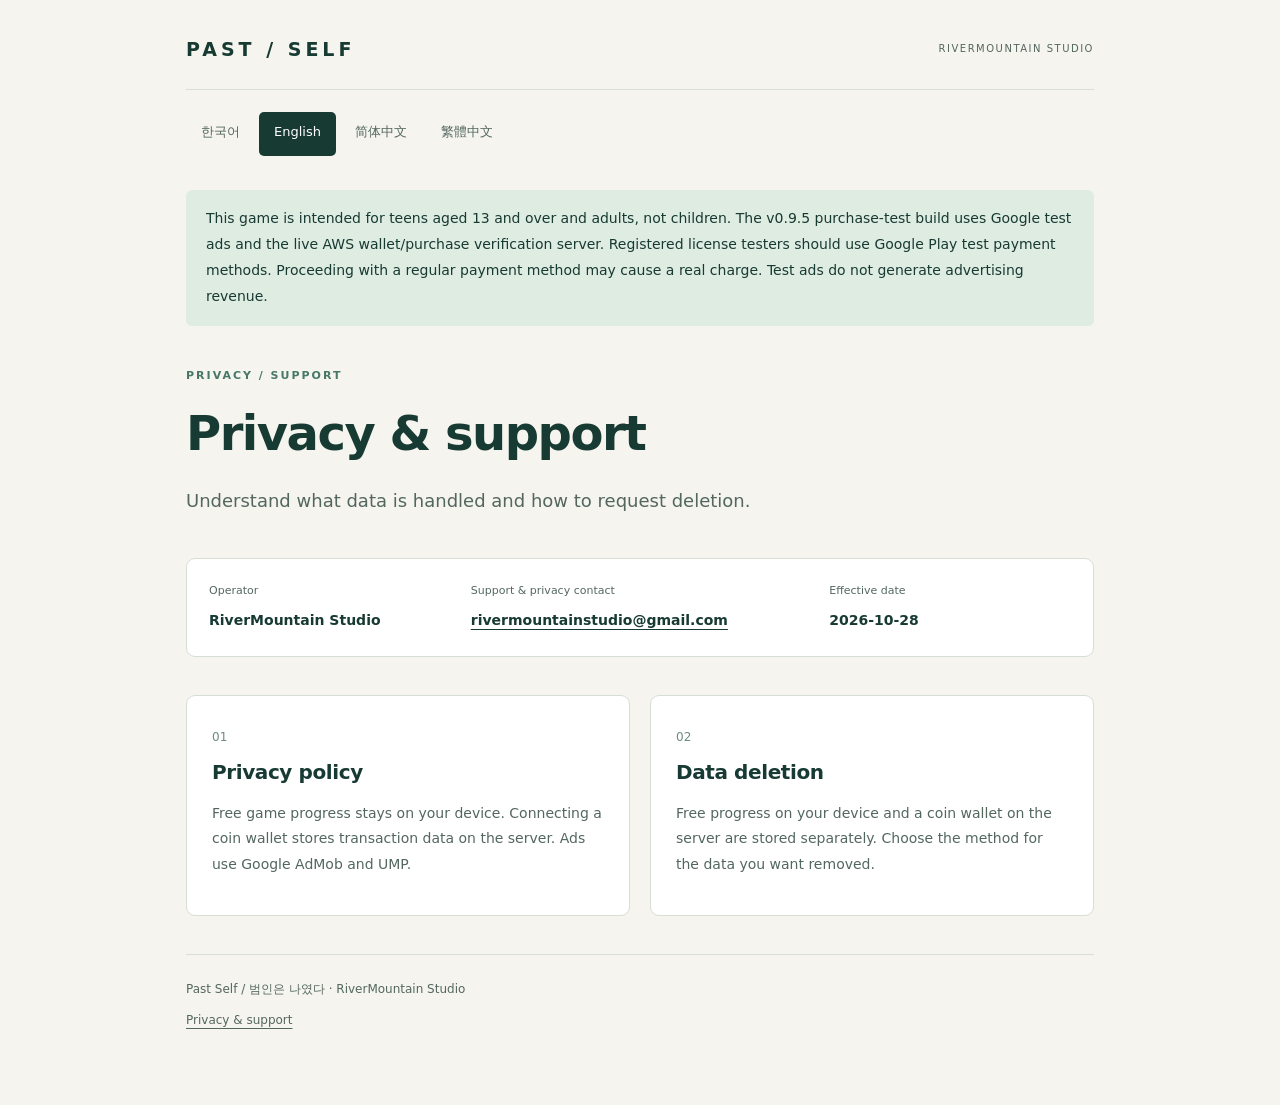
==== commit 129135a5: "Clarify coins, play points and wallet recovery for coin-purchased skins" ====
--- a/index.html
+++ b/index.html
@@ -1,2 +1,2 @@
 <!doctype html>
-<html lang="en"><head><meta charset="utf-8"><meta name="viewport" content="width=device-width,initial-scale=1"><meta name="robots" content="noindex,follow"><meta http-equiv="Content-Security-Policy" content="default-src 'none'; style-src 'self'; script-src 'self'; img-src 'self' data:; connect-src 'none'; base-uri 'none'; form-action 'none'"><meta name="referrer" content="no-referrer"><title>Past Self · Privacy & support</title><link rel="stylesheet" href="style.css"><script defer src="site.js"></script></head><body><div class="shell"><div class="brand"><a href="index.html">PAST / SELF</a><span>RIVERMOUNTAIN STUDIO</span></div><nav aria-label="Language / 언어"><a href="?lang=ko#ko" data-language="ko" lang="ko">한국어</a><a href="?lang=en#en" data-language="en" lang="en">English</a><a href="?lang=zh-Hans#zh-Hans" data-language="zh-Hans" lang="zh-Hans">简体中文</a><a href="?lang=zh-Hant#zh-Hant" data-language="zh-Hant" lang="zh-Hant">繁體中文</a></nav><main><article id="ko" data-language-panel="ko" lang="ko"><p class="note">이 게임은 만 13세 이상의 청소년과 성인을 대상으로 하며 어린이를 대상으로 제작하지 않았습니다. v0.9.5 구매 테스트 버전은 Google 테스트 광고와 실제 AWS 지갑·구매 검증 서버를 사용합니다. 등록한 라이선스 테스터는 Google Play 테스트 결제수단으로 구매를 시험해야 합니다. 일반 결제수단으로 진행하면 실제 요금이 발생할 수 있습니다. 테스트 광고는 실제 광고 수익을 발생시키지 않습니다.</p><header class="hero"><p class="eyebrow">개인정보 · 지원</p><h1>개인정보와 지원</h1><p class="lead">어떤 자료를 다루는지, 어떻게 삭제를 요청하는지 안내합니다.</p></header><dl class="metadata"><div><dt>운영자</dt><dd>RiverMountain Studio</dd></div><div><dt>지원 및 개인정보 문의</dt><dd><a href="mailto:rivermountainstudio@gmail.com">rivermountainstudio@gmail.com</a></dd></div><div><dt>적용일</dt><dd>2026-10-28</dd></div></dl><div class="cards"><a href="privacy.html?lang=ko"><span>01</span><h2>개인정보처리방침</h2><p>무료 게임 기록은 기기에 저장합니다. 유료 지갑을 연결하면 서버에 거래 자료를 저장합니다. 광고에는 Google AdMob과 UMP를 사용합니다.</p></a><a href="delete-data.html?lang=ko"><span>02</span><h2>데이터 삭제 안내</h2><p>기기의 무료 기록과 서버의 유료 지갑은 서로 다른 곳에 저장됩니다. 삭제할 자료에 맞는 방법을 선택하세요.</p></a></div><footer>Past Self / 범인은 나였다 · RiverMountain Studio<br><a href="index.html?lang=ko">개인정보와 지원</a></footer></article><article id="en" data-language-panel="en" lang="en"><p class="note">This game is intended for teens aged 13 and over and adults, not children. The v0.9.5 purchase-test build uses Google test ads and the live AWS wallet/purchase verification server. Registered license testers should use Google Play test payment methods. Proceeding with a regular payment method may cause a real charge. Test ads do not generate advertising revenue.</p><header class="hero"><p class="eyebrow">PRIVACY / SUPPORT</p><h1>Privacy & support</h1><p class="lead">Understand what data is handled and how to request deletion.</p></header><dl class="metadata"><div><dt>Operator</dt><dd>RiverMountain Studio</dd></div><div><dt>Support & privacy contact</dt><dd><a href="mailto:rivermountainstudio@gmail.com">rivermountainstudio@gmail.com</a></dd></div><div><dt>Effective date</dt><dd>2026-10-28</dd></div></dl><div class="cards"><a href="privacy.html?lang=en"><span>01</span><h2>Privacy policy</h2><p>Free game progress stays on your device. Connecting a paid wallet stores transaction data on the server. Ads use Google AdMob and UMP.</p></a><a href="delete-data.html?lang=en"><span>02</span><h2>Data deletion</h2><p>Free progress on your device and a paid wallet on the server are stored separately. Choose the method for the data you want removed.</p></a></div><footer>Past Self / 범인은 나였다 · RiverMountain Studio<br><a href="index.html?lang=en">Privacy & support</a></footer></article><article id="zh-Hans" data-language-panel="zh-Hans" lang="zh-Hans"><p class="note">This game is intended for teens aged 13 and over and adults, not children. The v0.9.5 purchase-test build uses Google test ads and the live AWS wallet/purchase verification server. Registered license testers should use Google Play test payment methods. Proceeding with a regular payment method may cause a real charge. Test ads do not generate advertising revenue.</p><header class="hero"><p class="eyebrow">隐私 / 支持</p><h1>隐私与支持</h1><p class="lead">了解应用处理哪些数据，以及如何申请删除。</p></header><dl class="metadata"><div><dt>运营方</dt><dd>RiverMountain Studio</dd></div><div><dt>支持与隐私联系</dt><dd><a href="mailto:rivermountainstudio@gmail.com">rivermountainstudio@gmail.com</a></dd></div><div><dt>生效日期</dt><dd>2026-10-28</dd></div></dl><div class="cards"><a href="privacy.html?lang=zh-Hans"><span>01</span><h2>隐私政策</h2><p>免费游戏进度保存在本机。连接付费钱包后，交易数据保存在服务器。广告使用Google AdMob与UMP。</p></a><a href="delete-data.html?lang=zh-Hans"><span>02</span><h2>数据删除指南</h2><p>本机免费进度与服务器付费钱包分别保存，请选择对应的删除方式。</p></a></div><footer>Past Self / 过去的我 · RiverMountain Studio<br><a href="index.html?lang=zh-Hans">隐私与支持</a></footer></article><article id="zh-Hant" data-language-panel="zh-Hant" lang="zh-Hant"><p class="note">This game is intended for teens aged 13 and over and adults, not children. The v0.9.5 purchase-test build uses Google test ads and the live AWS wallet/purchase verification server. Registered license testers should use Google Play test payment methods. Proceeding with a regular payment method may cause a real charge. Test ads do not generate advertising revenue.</p><header class="hero"><p class="eyebrow">隱私 / 支援</p><h1>隱私與支援</h1><p class="lead">了解應用程式處理哪些資料，以及如何申請刪除。</p></header><dl class="metadata"><div><dt>營運方</dt><dd>RiverMountain Studio</dd></div><div><dt>支援與隱私聯絡</dt><dd><a href="mailto:rivermountainstudio@gmail.com">rivermountainstudio@gmail.com</a></dd></div><div><dt>生效日期</dt><dd>2026-10-28</dd></div></dl><div class="cards"><a href="privacy.html?lang=zh-Hant"><span>01</span><h2>隱私政策</h2><p>免費遊戲進度儲存在本機。連接付費錢包後，交易資料儲存在伺服器。廣告使用Google AdMob與UMP。</p></a><a href="delete-data.html?lang=zh-Hant"><span>02</span><h2>資料刪除指南</h2><p>本機免費進度與伺服器付費錢包分開儲存，請選擇對應的刪除方式。</p></a></div><footer>Past Self / 過去的我 · RiverMountain Studio<br><a href="index.html?lang=zh-Hant">隱私與支援</a></footer></article></main></div></body></html>
+<html lang="en"><head><meta charset="utf-8"><meta name="viewport" content="width=device-width,initial-scale=1"><meta name="robots" content="noindex,follow"><meta http-equiv="Content-Security-Policy" content="default-src 'none'; style-src 'self'; script-src 'self'; img-src 'self' data:; connect-src 'none'; base-uri 'none'; form-action 'none'"><meta name="referrer" content="no-referrer"><title>Past Self · Privacy & support</title><link rel="stylesheet" href="style.css"><script defer src="site.js"></script></head><body><div class="shell"><div class="brand"><a href="index.html">PAST / SELF</a><span>RIVERMOUNTAIN STUDIO</span></div><nav aria-label="Language / 언어"><a href="?lang=ko#ko" data-language="ko" lang="ko">한국어</a><a href="?lang=en#en" data-language="en" lang="en">English</a><a href="?lang=zh-Hans#zh-Hans" data-language="zh-Hans" lang="zh-Hans">简体中文</a><a href="?lang=zh-Hant#zh-Hant" data-language="zh-Hant" lang="zh-Hant">繁體中文</a></nav><main><article id="ko" data-language-panel="ko" lang="ko"><p class="note">이 게임은 만 13세 이상의 청소년과 성인을 대상으로 하며 어린이를 대상으로 제작하지 않았습니다. v0.9.5 구매 테스트 버전은 Google 테스트 광고와 실제 AWS 지갑·구매 검증 서버를 사용합니다. 등록한 라이선스 테스터는 Google Play 테스트 결제수단으로 구매를 시험해야 합니다. 일반 결제수단으로 진행하면 실제 요금이 발생할 수 있습니다. 테스트 광고는 실제 광고 수익을 발생시키지 않습니다.</p><header class="hero"><p class="eyebrow">개인정보 · 지원</p><h1>개인정보와 지원</h1><p class="lead">어떤 자료를 다루는지, 어떻게 삭제를 요청하는지 안내합니다.</p></header><dl class="metadata"><div><dt>운영자</dt><dd>RiverMountain Studio</dd></div><div><dt>지원 및 개인정보 문의</dt><dd><a href="mailto:rivermountainstudio@gmail.com">rivermountainstudio@gmail.com</a></dd></div><div><dt>적용일</dt><dd>2026-10-28</dd></div></dl><div class="cards"><a href="privacy.html?lang=ko"><span>01</span><h2>개인정보처리방침</h2><p>무료 게임 기록은 기기에 저장합니다. 코인 지갑을 연결하면 서버에 거래 자료를 저장합니다. 광고에는 Google AdMob과 UMP를 사용합니다.</p></a><a href="delete-data.html?lang=ko"><span>02</span><h2>데이터 삭제 안내</h2><p>기기의 무료 기록과 서버의 코인 지갑은 서로 다른 곳에 저장됩니다. 삭제할 자료에 맞는 방법을 선택하세요.</p></a></div><footer>Past Self / 범인은 나였다 · RiverMountain Studio<br><a href="index.html?lang=ko">개인정보와 지원</a></footer></article><article id="en" data-language-panel="en" lang="en"><p class="note">This game is intended for teens aged 13 and over and adults, not children. The v0.9.5 purchase-test build uses Google test ads and the live AWS wallet/purchase verification server. Registered license testers should use Google Play test payment methods. Proceeding with a regular payment method may cause a real charge. Test ads do not generate advertising revenue.</p><header class="hero"><p class="eyebrow">PRIVACY / SUPPORT</p><h1>Privacy & support</h1><p class="lead">Understand what data is handled and how to request deletion.</p></header><dl class="metadata"><div><dt>Operator</dt><dd>RiverMountain Studio</dd></div><div><dt>Support & privacy contact</dt><dd><a href="mailto:rivermountainstudio@gmail.com">rivermountainstudio@gmail.com</a></dd></div><div><dt>Effective date</dt><dd>2026-10-28</dd></div></dl><div class="cards"><a href="privacy.html?lang=en"><span>01</span><h2>Privacy policy</h2><p>Free game progress stays on your device. Connecting a coin wallet stores transaction data on the server. Ads use Google AdMob and UMP.</p></a><a href="delete-data.html?lang=en"><span>02</span><h2>Data deletion</h2><p>Free progress on your device and a coin wallet on the server are stored separately. Choose the method for the data you want removed.</p></a></div><footer>Past Self / 범인은 나였다 · RiverMountain Studio<br><a href="index.html?lang=en">Privacy & support</a></footer></article><article id="zh-Hans" data-language-panel="zh-Hans" lang="zh-Hans"><p class="note">This game is intended for teens aged 13 and over and adults, not children. The v0.9.5 purchase-test build uses Google test ads and the live AWS wallet/purchase verification server. Registered license testers should use Google Play test payment methods. Proceeding with a regular payment method may cause a real charge. Test ads do not generate advertising revenue.</p><header class="hero"><p class="eyebrow">隐私 / 支持</p><h1>隐私与支持</h1><p class="lead">了解应用处理哪些数据，以及如何申请删除。</p></header><dl class="metadata"><div><dt>运营方</dt><dd>RiverMountain Studio</dd></div><div><dt>支持与隐私联系</dt><dd><a href="mailto:rivermountainstudio@gmail.com">rivermountainstudio@gmail.com</a></dd></div><div><dt>生效日期</dt><dd>2026-10-28</dd></div></dl><div class="cards"><a href="privacy.html?lang=zh-Hans"><span>01</span><h2>隐私政策</h2><p>免费游戏进度保存在本机。连接金币钱包后，交易数据保存在服务器。广告使用Google AdMob与UMP。</p></a><a href="delete-data.html?lang=zh-Hans"><span>02</span><h2>数据删除指南</h2><p>本机免费进度与服务器金币钱包分别保存，请选择对应的删除方式。</p></a></div><footer>Past Self / 过去的我 · RiverMountain Studio<br><a href="index.html?lang=zh-Hans">隐私与支持</a></footer></article><article id="zh-Hant" data-language-panel="zh-Hant" lang="zh-Hant"><p class="note">This game is intended for teens aged 13 and over and adults, not children. The v0.9.5 purchase-test build uses Google test ads and the live AWS wallet/purchase verification server. Registered license testers should use Google Play test payment methods. Proceeding with a regular payment method may cause a real charge. Test ads do not generate advertising revenue.</p><header class="hero"><p class="eyebrow">隱私 / 支援</p><h1>隱私與支援</h1><p class="lead">了解應用程式處理哪些資料，以及如何申請刪除。</p></header><dl class="metadata"><div><dt>營運方</dt><dd>RiverMountain Studio</dd></div><div><dt>支援與隱私聯絡</dt><dd><a href="mailto:rivermountainstudio@gmail.com">rivermountainstudio@gmail.com</a></dd></div><div><dt>生效日期</dt><dd>2026-10-28</dd></div></dl><div class="cards"><a href="privacy.html?lang=zh-Hant"><span>01</span><h2>隱私政策</h2><p>免費遊戲進度儲存在本機。連接金幣錢包後，交易資料儲存在伺服器。廣告使用Google AdMob與UMP。</p></a><a href="delete-data.html?lang=zh-Hant"><span>02</span><h2>資料刪除指南</h2><p>本機免費進度與伺服器金幣錢包分開儲存，請選擇對應的刪除方式。</p></a></div><footer>Past Self / 過去的我 · RiverMountain Studio<br><a href="index.html?lang=zh-Hant">隱私與支援</a></footer></article></main></div></body></html>
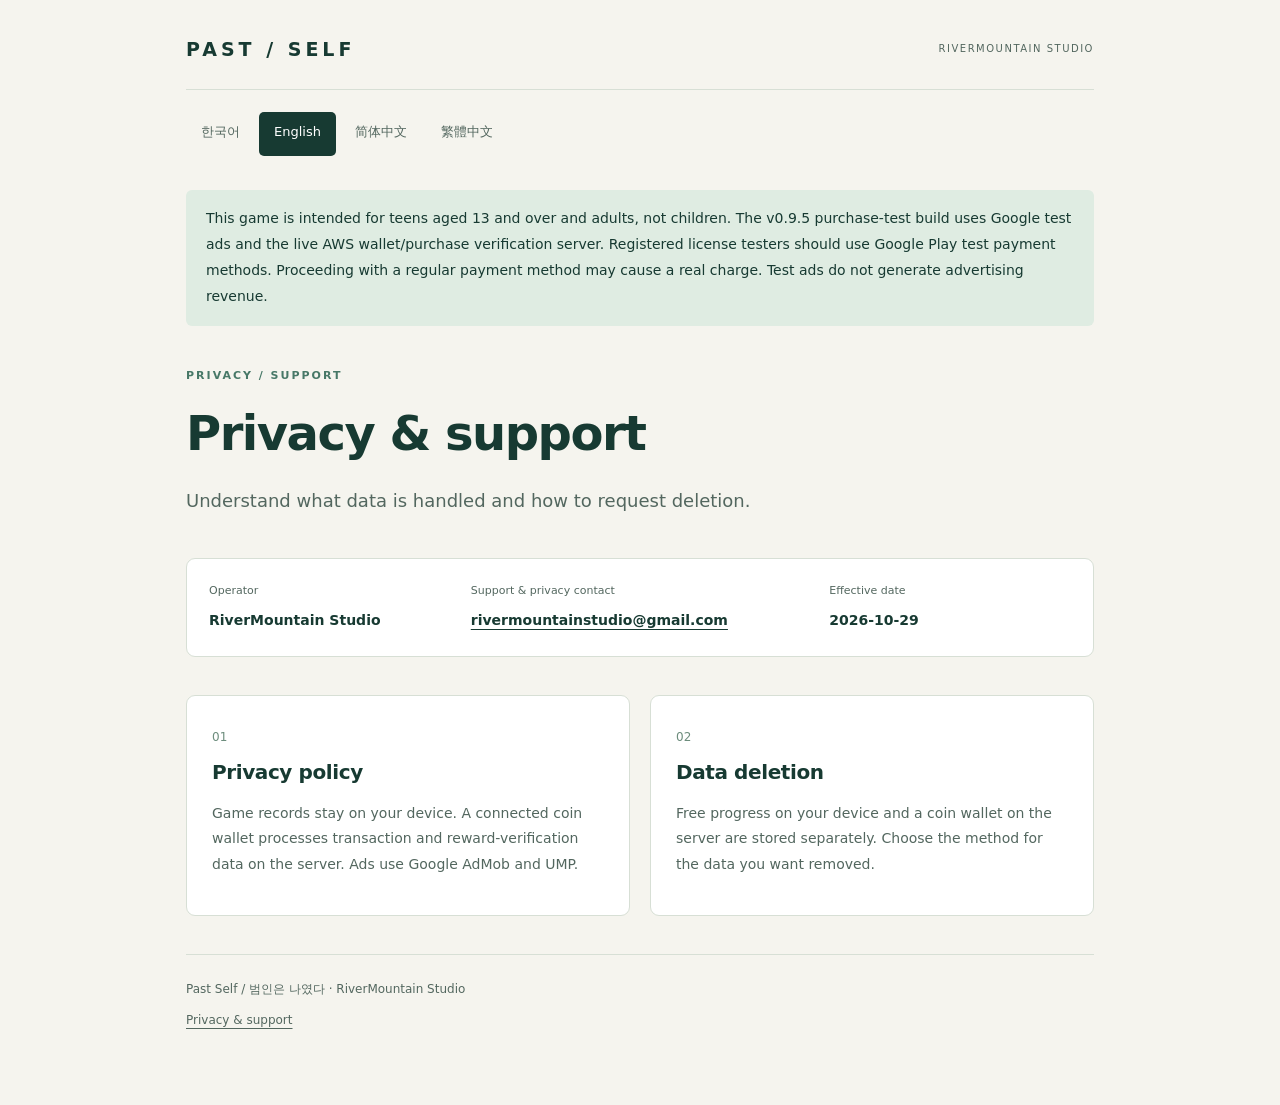
==== commit becba94f: "Disclose unified coin rewards and ephemeral replay verification" ====
--- a/index.html
+++ b/index.html
@@ -1,2 +1,2 @@
 <!doctype html>
-<html lang="en"><head><meta charset="utf-8"><meta name="viewport" content="width=device-width,initial-scale=1"><meta name="robots" content="noindex,follow"><meta http-equiv="Content-Security-Policy" content="default-src 'none'; style-src 'self'; script-src 'self'; img-src 'self' data:; connect-src 'none'; base-uri 'none'; form-action 'none'"><meta name="referrer" content="no-referrer"><title>Past Self · Privacy & support</title><link rel="stylesheet" href="style.css"><script defer src="site.js"></script></head><body><div class="shell"><div class="brand"><a href="index.html">PAST / SELF</a><span>RIVERMOUNTAIN STUDIO</span></div><nav aria-label="Language / 언어"><a href="?lang=ko#ko" data-language="ko" lang="ko">한국어</a><a href="?lang=en#en" data-language="en" lang="en">English</a><a href="?lang=zh-Hans#zh-Hans" data-language="zh-Hans" lang="zh-Hans">简体中文</a><a href="?lang=zh-Hant#zh-Hant" data-language="zh-Hant" lang="zh-Hant">繁體中文</a></nav><main><article id="ko" data-language-panel="ko" lang="ko"><p class="note">이 게임은 만 13세 이상의 청소년과 성인을 대상으로 하며 어린이를 대상으로 제작하지 않았습니다. v0.9.5 구매 테스트 버전은 Google 테스트 광고와 실제 AWS 지갑·구매 검증 서버를 사용합니다. 등록한 라이선스 테스터는 Google Play 테스트 결제수단으로 구매를 시험해야 합니다. 일반 결제수단으로 진행하면 실제 요금이 발생할 수 있습니다. 테스트 광고는 실제 광고 수익을 발생시키지 않습니다.</p><header class="hero"><p class="eyebrow">개인정보 · 지원</p><h1>개인정보와 지원</h1><p class="lead">어떤 자료를 다루는지, 어떻게 삭제를 요청하는지 안내합니다.</p></header><dl class="metadata"><div><dt>운영자</dt><dd>RiverMountain Studio</dd></div><div><dt>지원 및 개인정보 문의</dt><dd><a href="mailto:rivermountainstudio@gmail.com">rivermountainstudio@gmail.com</a></dd></div><div><dt>적용일</dt><dd>2026-10-28</dd></div></dl><div class="cards"><a href="privacy.html?lang=ko"><span>01</span><h2>개인정보처리방침</h2><p>무료 게임 기록은 기기에 저장합니다. 코인 지갑을 연결하면 서버에 거래 자료를 저장합니다. 광고에는 Google AdMob과 UMP를 사용합니다.</p></a><a href="delete-data.html?lang=ko"><span>02</span><h2>데이터 삭제 안내</h2><p>기기의 무료 기록과 서버의 코인 지갑은 서로 다른 곳에 저장됩니다. 삭제할 자료에 맞는 방법을 선택하세요.</p></a></div><footer>Past Self / 범인은 나였다 · RiverMountain Studio<br><a href="index.html?lang=ko">개인정보와 지원</a></footer></article><article id="en" data-language-panel="en" lang="en"><p class="note">This game is intended for teens aged 13 and over and adults, not children. The v0.9.5 purchase-test build uses Google test ads and the live AWS wallet/purchase verification server. Registered license testers should use Google Play test payment methods. Proceeding with a regular payment method may cause a real charge. Test ads do not generate advertising revenue.</p><header class="hero"><p class="eyebrow">PRIVACY / SUPPORT</p><h1>Privacy & support</h1><p class="lead">Understand what data is handled and how to request deletion.</p></header><dl class="metadata"><div><dt>Operator</dt><dd>RiverMountain Studio</dd></div><div><dt>Support & privacy contact</dt><dd><a href="mailto:rivermountainstudio@gmail.com">rivermountainstudio@gmail.com</a></dd></div><div><dt>Effective date</dt><dd>2026-10-28</dd></div></dl><div class="cards"><a href="privacy.html?lang=en"><span>01</span><h2>Privacy policy</h2><p>Free game progress stays on your device. Connecting a coin wallet stores transaction data on the server. Ads use Google AdMob and UMP.</p></a><a href="delete-data.html?lang=en"><span>02</span><h2>Data deletion</h2><p>Free progress on your device and a coin wallet on the server are stored separately. Choose the method for the data you want removed.</p></a></div><footer>Past Self / 범인은 나였다 · RiverMountain Studio<br><a href="index.html?lang=en">Privacy & support</a></footer></article><article id="zh-Hans" data-language-panel="zh-Hans" lang="zh-Hans"><p class="note">This game is intended for teens aged 13 and over and adults, not children. The v0.9.5 purchase-test build uses Google test ads and the live AWS wallet/purchase verification server. Registered license testers should use Google Play test payment methods. Proceeding with a regular payment method may cause a real charge. Test ads do not generate advertising revenue.</p><header class="hero"><p class="eyebrow">隐私 / 支持</p><h1>隐私与支持</h1><p class="lead">了解应用处理哪些数据，以及如何申请删除。</p></header><dl class="metadata"><div><dt>运营方</dt><dd>RiverMountain Studio</dd></div><div><dt>支持与隐私联系</dt><dd><a href="mailto:rivermountainstudio@gmail.com">rivermountainstudio@gmail.com</a></dd></div><div><dt>生效日期</dt><dd>2026-10-28</dd></div></dl><div class="cards"><a href="privacy.html?lang=zh-Hans"><span>01</span><h2>隐私政策</h2><p>免费游戏进度保存在本机。连接金币钱包后，交易数据保存在服务器。广告使用Google AdMob与UMP。</p></a><a href="delete-data.html?lang=zh-Hans"><span>02</span><h2>数据删除指南</h2><p>本机免费进度与服务器金币钱包分别保存，请选择对应的删除方式。</p></a></div><footer>Past Self / 过去的我 · RiverMountain Studio<br><a href="index.html?lang=zh-Hans">隐私与支持</a></footer></article><article id="zh-Hant" data-language-panel="zh-Hant" lang="zh-Hant"><p class="note">This game is intended for teens aged 13 and over and adults, not children. The v0.9.5 purchase-test build uses Google test ads and the live AWS wallet/purchase verification server. Registered license testers should use Google Play test payment methods. Proceeding with a regular payment method may cause a real charge. Test ads do not generate advertising revenue.</p><header class="hero"><p class="eyebrow">隱私 / 支援</p><h1>隱私與支援</h1><p class="lead">了解應用程式處理哪些資料，以及如何申請刪除。</p></header><dl class="metadata"><div><dt>營運方</dt><dd>RiverMountain Studio</dd></div><div><dt>支援與隱私聯絡</dt><dd><a href="mailto:rivermountainstudio@gmail.com">rivermountainstudio@gmail.com</a></dd></div><div><dt>生效日期</dt><dd>2026-10-28</dd></div></dl><div class="cards"><a href="privacy.html?lang=zh-Hant"><span>01</span><h2>隱私政策</h2><p>免費遊戲進度儲存在本機。連接金幣錢包後，交易資料儲存在伺服器。廣告使用Google AdMob與UMP。</p></a><a href="delete-data.html?lang=zh-Hant"><span>02</span><h2>資料刪除指南</h2><p>本機免費進度與伺服器金幣錢包分開儲存，請選擇對應的刪除方式。</p></a></div><footer>Past Self / 過去的我 · RiverMountain Studio<br><a href="index.html?lang=zh-Hant">隱私與支援</a></footer></article></main></div></body></html>
+<html lang="en"><head><meta charset="utf-8"><meta name="viewport" content="width=device-width,initial-scale=1"><meta name="robots" content="noindex,follow"><meta http-equiv="Content-Security-Policy" content="default-src 'none'; style-src 'self'; script-src 'self'; img-src 'self' data:; connect-src 'none'; base-uri 'none'; form-action 'none'"><meta name="referrer" content="no-referrer"><title>Past Self · Privacy & support</title><link rel="stylesheet" href="style.css"><script defer src="site.js"></script></head><body><div class="shell"><div class="brand"><a href="index.html">PAST / SELF</a><span>RIVERMOUNTAIN STUDIO</span></div><nav aria-label="Language / 언어"><a href="?lang=ko#ko" data-language="ko" lang="ko">한국어</a><a href="?lang=en#en" data-language="en" lang="en">English</a><a href="?lang=zh-Hans#zh-Hans" data-language="zh-Hans" lang="zh-Hans">简体中文</a><a href="?lang=zh-Hant#zh-Hant" data-language="zh-Hant" lang="zh-Hant">繁體中文</a></nav><main><article id="ko" data-language-panel="ko" lang="ko"><p class="note">이 게임은 만 13세 이상의 청소년과 성인을 대상으로 하며 어린이를 대상으로 제작하지 않았습니다. v0.9.5 구매 테스트 버전은 Google 테스트 광고와 실제 AWS 지갑·구매 검증 서버를 사용합니다. 등록한 라이선스 테스터는 Google Play 테스트 결제수단으로 구매를 시험해야 합니다. 일반 결제수단으로 진행하면 실제 요금이 발생할 수 있습니다. 테스트 광고는 실제 광고 수익을 발생시키지 않습니다.</p><header class="hero"><p class="eyebrow">개인정보 · 지원</p><h1>개인정보와 지원</h1><p class="lead">어떤 자료를 다루는지, 어떻게 삭제를 요청하는지 안내합니다.</p></header><dl class="metadata"><div><dt>운영자</dt><dd>RiverMountain Studio</dd></div><div><dt>지원 및 개인정보 문의</dt><dd><a href="mailto:rivermountainstudio@gmail.com">rivermountainstudio@gmail.com</a></dd></div><div><dt>적용일</dt><dd>2026-10-29</dd></div></dl><div class="cards"><a href="privacy.html?lang=ko"><span>01</span><h2>개인정보처리방침</h2><p>게임 기록은 기기에 저장합니다. 코인 지갑을 연결하면 거래 및 보상 검증 자료를 서버에서 처리합니다. 광고에는 Google AdMob과 UMP를 사용합니다.</p></a><a href="delete-data.html?lang=ko"><span>02</span><h2>데이터 삭제 안내</h2><p>기기의 무료 기록과 서버의 코인 지갑은 서로 다른 곳에 저장됩니다. 삭제할 자료에 맞는 방법을 선택하세요.</p></a></div><footer>Past Self / 범인은 나였다 · RiverMountain Studio<br><a href="index.html?lang=ko">개인정보와 지원</a></footer></article><article id="en" data-language-panel="en" lang="en"><p class="note">This game is intended for teens aged 13 and over and adults, not children. The v0.9.5 purchase-test build uses Google test ads and the live AWS wallet/purchase verification server. Registered license testers should use Google Play test payment methods. Proceeding with a regular payment method may cause a real charge. Test ads do not generate advertising revenue.</p><header class="hero"><p class="eyebrow">PRIVACY / SUPPORT</p><h1>Privacy & support</h1><p class="lead">Understand what data is handled and how to request deletion.</p></header><dl class="metadata"><div><dt>Operator</dt><dd>RiverMountain Studio</dd></div><div><dt>Support & privacy contact</dt><dd><a href="mailto:rivermountainstudio@gmail.com">rivermountainstudio@gmail.com</a></dd></div><div><dt>Effective date</dt><dd>2026-10-29</dd></div></dl><div class="cards"><a href="privacy.html?lang=en"><span>01</span><h2>Privacy policy</h2><p>Game records stay on your device. A connected coin wallet processes transaction and reward-verification data on the server. Ads use Google AdMob and UMP.</p></a><a href="delete-data.html?lang=en"><span>02</span><h2>Data deletion</h2><p>Free progress on your device and a coin wallet on the server are stored separately. Choose the method for the data you want removed.</p></a></div><footer>Past Self / 범인은 나였다 · RiverMountain Studio<br><a href="index.html?lang=en">Privacy & support</a></footer></article><article id="zh-Hans" data-language-panel="zh-Hans" lang="zh-Hans"><p class="note">This game is intended for teens aged 13 and over and adults, not children. The v0.9.5 purchase-test build uses Google test ads and the live AWS wallet/purchase verification server. Registered license testers should use Google Play test payment methods. Proceeding with a regular payment method may cause a real charge. Test ads do not generate advertising revenue.</p><header class="hero"><p class="eyebrow">隐私 / 支持</p><h1>隐私与支持</h1><p class="lead">了解应用处理哪些数据，以及如何申请删除。</p></header><dl class="metadata"><div><dt>运营方</dt><dd>RiverMountain Studio</dd></div><div><dt>支持与隐私联系</dt><dd><a href="mailto:rivermountainstudio@gmail.com">rivermountainstudio@gmail.com</a></dd></div><div><dt>生效日期</dt><dd>2026-10-29</dd></div></dl><div class="cards"><a href="privacy.html?lang=zh-Hans"><span>01</span><h2>隐私政策</h2><p>游戏记录保存在设备上。连接金币钱包后，服务器会处理交易及奖励验证资料。广告使用Google AdMob和UMP。</p></a><a href="delete-data.html?lang=zh-Hans"><span>02</span><h2>数据删除指南</h2><p>本机免费进度与服务器金币钱包分别保存，请选择对应的删除方式。</p></a></div><footer>Past Self / 过去的我 · RiverMountain Studio<br><a href="index.html?lang=zh-Hans">隐私与支持</a></footer></article><article id="zh-Hant" data-language-panel="zh-Hant" lang="zh-Hant"><p class="note">This game is intended for teens aged 13 and over and adults, not children. The v0.9.5 purchase-test build uses Google test ads and the live AWS wallet/purchase verification server. Registered license testers should use Google Play test payment methods. Proceeding with a regular payment method may cause a real charge. Test ads do not generate advertising revenue.</p><header class="hero"><p class="eyebrow">隱私 / 支援</p><h1>隱私與支援</h1><p class="lead">了解應用程式處理哪些資料，以及如何申請刪除。</p></header><dl class="metadata"><div><dt>營運方</dt><dd>RiverMountain Studio</dd></div><div><dt>支援與隱私聯絡</dt><dd><a href="mailto:rivermountainstudio@gmail.com">rivermountainstudio@gmail.com</a></dd></div><div><dt>生效日期</dt><dd>2026-10-29</dd></div></dl><div class="cards"><a href="privacy.html?lang=zh-Hant"><span>01</span><h2>隱私政策</h2><p>遊戲紀錄儲存在裝置上。連接金幣錢包後，伺服器會處理交易及獎勵驗證資料。廣告使用Google AdMob和UMP。</p></a><a href="delete-data.html?lang=zh-Hant"><span>02</span><h2>資料刪除指南</h2><p>本機免費進度與伺服器金幣錢包分開儲存，請選擇對應的刪除方式。</p></a></div><footer>Past Self / 過去的我 · RiverMountain Studio<br><a href="index.html?lang=zh-Hant">隱私與支援</a></footer></article></main></div></body></html>
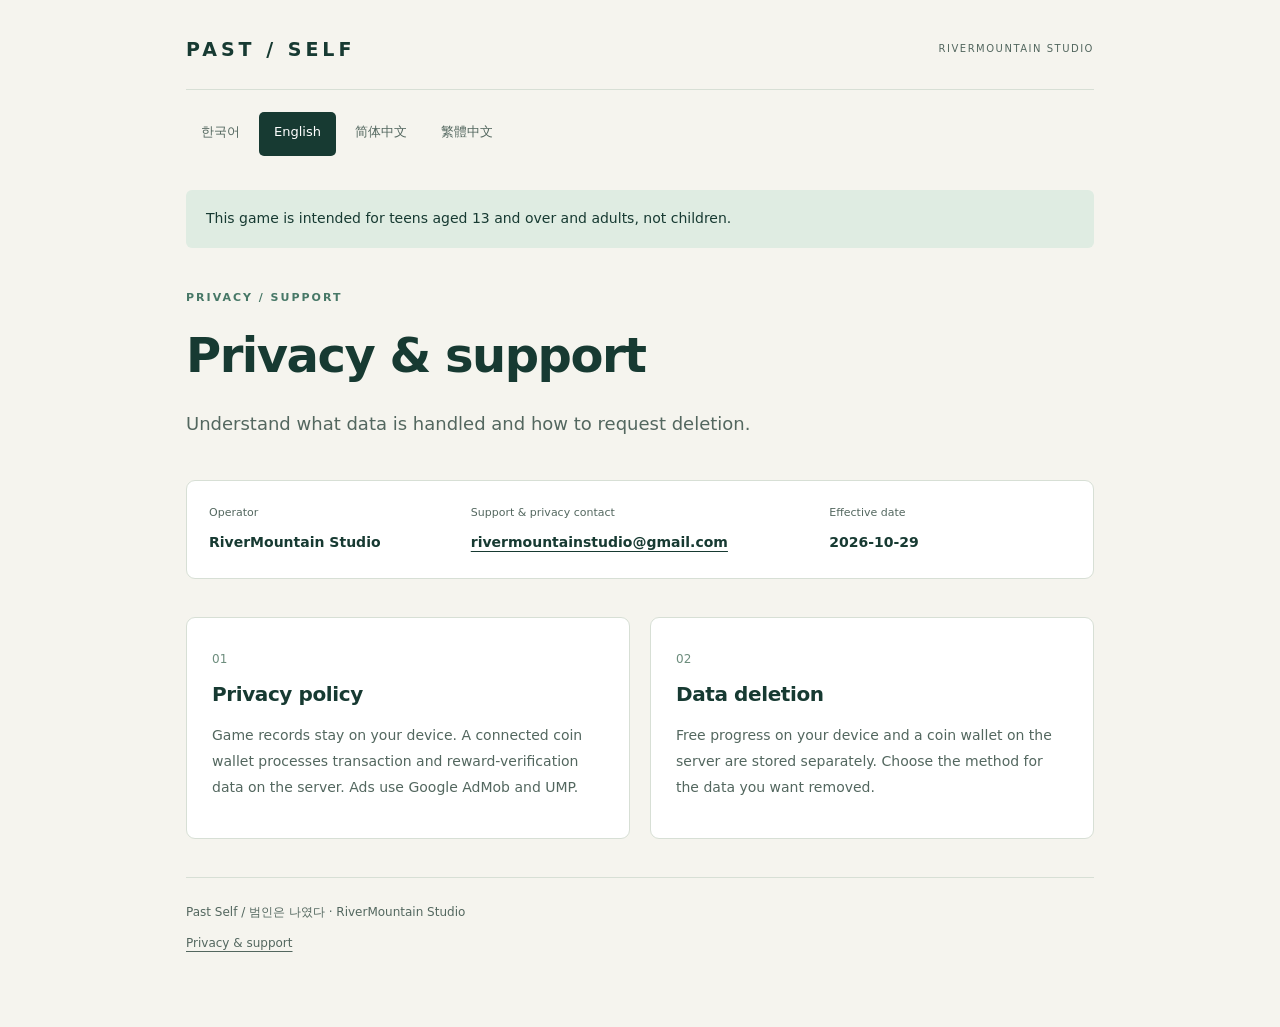
==== commit db193263: "Explain optional Google account wallet recovery" ====
--- a/index.html
+++ b/index.html
@@ -1,2 +1,2 @@
 <!doctype html>
-<html lang="en"><head><meta charset="utf-8"><meta name="viewport" content="width=device-width,initial-scale=1"><meta name="robots" content="noindex,follow"><meta http-equiv="Content-Security-Policy" content="default-src 'none'; style-src 'self'; script-src 'self'; img-src 'self' data:; connect-src 'none'; base-uri 'none'; form-action 'none'"><meta name="referrer" content="no-referrer"><title>Past Self · Privacy & support</title><link rel="stylesheet" href="style.css"><script defer src="site.js"></script></head><body><div class="shell"><div class="brand"><a href="index.html">PAST / SELF</a><span>RIVERMOUNTAIN STUDIO</span></div><nav aria-label="Language / 언어"><a href="?lang=ko#ko" data-language="ko" lang="ko">한국어</a><a href="?lang=en#en" data-language="en" lang="en">English</a><a href="?lang=zh-Hans#zh-Hans" data-language="zh-Hans" lang="zh-Hans">简体中文</a><a href="?lang=zh-Hant#zh-Hant" data-language="zh-Hant" lang="zh-Hant">繁體中文</a></nav><main><article id="ko" data-language-panel="ko" lang="ko"><p class="note">이 게임은 만 13세 이상의 청소년과 성인을 대상으로 하며 어린이를 대상으로 제작하지 않았습니다. v0.9.5 구매 테스트 버전은 Google 테스트 광고와 실제 AWS 지갑·구매 검증 서버를 사용합니다. 등록한 라이선스 테스터는 Google Play 테스트 결제수단으로 구매를 시험해야 합니다. 일반 결제수단으로 진행하면 실제 요금이 발생할 수 있습니다. 테스트 광고는 실제 광고 수익을 발생시키지 않습니다.</p><header class="hero"><p class="eyebrow">개인정보 · 지원</p><h1>개인정보와 지원</h1><p class="lead">어떤 자료를 다루는지, 어떻게 삭제를 요청하는지 안내합니다.</p></header><dl class="metadata"><div><dt>운영자</dt><dd>RiverMountain Studio</dd></div><div><dt>지원 및 개인정보 문의</dt><dd><a href="mailto:rivermountainstudio@gmail.com">rivermountainstudio@gmail.com</a></dd></div><div><dt>적용일</dt><dd>2026-10-29</dd></div></dl><div class="cards"><a href="privacy.html?lang=ko"><span>01</span><h2>개인정보처리방침</h2><p>게임 기록은 기기에 저장합니다. 코인 지갑을 연결하면 거래 및 보상 검증 자료를 서버에서 처리합니다. 광고에는 Google AdMob과 UMP를 사용합니다.</p></a><a href="delete-data.html?lang=ko"><span>02</span><h2>데이터 삭제 안내</h2><p>기기의 무료 기록과 서버의 코인 지갑은 서로 다른 곳에 저장됩니다. 삭제할 자료에 맞는 방법을 선택하세요.</p></a></div><footer>Past Self / 범인은 나였다 · RiverMountain Studio<br><a href="index.html?lang=ko">개인정보와 지원</a></footer></article><article id="en" data-language-panel="en" lang="en"><p class="note">This game is intended for teens aged 13 and over and adults, not children. The v0.9.5 purchase-test build uses Google test ads and the live AWS wallet/purchase verification server. Registered license testers should use Google Play test payment methods. Proceeding with a regular payment method may cause a real charge. Test ads do not generate advertising revenue.</p><header class="hero"><p class="eyebrow">PRIVACY / SUPPORT</p><h1>Privacy & support</h1><p class="lead">Understand what data is handled and how to request deletion.</p></header><dl class="metadata"><div><dt>Operator</dt><dd>RiverMountain Studio</dd></div><div><dt>Support & privacy contact</dt><dd><a href="mailto:rivermountainstudio@gmail.com">rivermountainstudio@gmail.com</a></dd></div><div><dt>Effective date</dt><dd>2026-10-29</dd></div></dl><div class="cards"><a href="privacy.html?lang=en"><span>01</span><h2>Privacy policy</h2><p>Game records stay on your device. A connected coin wallet processes transaction and reward-verification data on the server. Ads use Google AdMob and UMP.</p></a><a href="delete-data.html?lang=en"><span>02</span><h2>Data deletion</h2><p>Free progress on your device and a coin wallet on the server are stored separately. Choose the method for the data you want removed.</p></a></div><footer>Past Self / 범인은 나였다 · RiverMountain Studio<br><a href="index.html?lang=en">Privacy & support</a></footer></article><article id="zh-Hans" data-language-panel="zh-Hans" lang="zh-Hans"><p class="note">This game is intended for teens aged 13 and over and adults, not children. The v0.9.5 purchase-test build uses Google test ads and the live AWS wallet/purchase verification server. Registered license testers should use Google Play test payment methods. Proceeding with a regular payment method may cause a real charge. Test ads do not generate advertising revenue.</p><header class="hero"><p class="eyebrow">隐私 / 支持</p><h1>隐私与支持</h1><p class="lead">了解应用处理哪些数据，以及如何申请删除。</p></header><dl class="metadata"><div><dt>运营方</dt><dd>RiverMountain Studio</dd></div><div><dt>支持与隐私联系</dt><dd><a href="mailto:rivermountainstudio@gmail.com">rivermountainstudio@gmail.com</a></dd></div><div><dt>生效日期</dt><dd>2026-10-29</dd></div></dl><div class="cards"><a href="privacy.html?lang=zh-Hans"><span>01</span><h2>隐私政策</h2><p>游戏记录保存在设备上。连接金币钱包后，服务器会处理交易及奖励验证资料。广告使用Google AdMob和UMP。</p></a><a href="delete-data.html?lang=zh-Hans"><span>02</span><h2>数据删除指南</h2><p>本机免费进度与服务器金币钱包分别保存，请选择对应的删除方式。</p></a></div><footer>Past Self / 过去的我 · RiverMountain Studio<br><a href="index.html?lang=zh-Hans">隐私与支持</a></footer></article><article id="zh-Hant" data-language-panel="zh-Hant" lang="zh-Hant"><p class="note">This game is intended for teens aged 13 and over and adults, not children. The v0.9.5 purchase-test build uses Google test ads and the live AWS wallet/purchase verification server. Registered license testers should use Google Play test payment methods. Proceeding with a regular payment method may cause a real charge. Test ads do not generate advertising revenue.</p><header class="hero"><p class="eyebrow">隱私 / 支援</p><h1>隱私與支援</h1><p class="lead">了解應用程式處理哪些資料，以及如何申請刪除。</p></header><dl class="metadata"><div><dt>營運方</dt><dd>RiverMountain Studio</dd></div><div><dt>支援與隱私聯絡</dt><dd><a href="mailto:rivermountainstudio@gmail.com">rivermountainstudio@gmail.com</a></dd></div><div><dt>生效日期</dt><dd>2026-10-29</dd></div></dl><div class="cards"><a href="privacy.html?lang=zh-Hant"><span>01</span><h2>隱私政策</h2><p>遊戲紀錄儲存在裝置上。連接金幣錢包後，伺服器會處理交易及獎勵驗證資料。廣告使用Google AdMob和UMP。</p></a><a href="delete-data.html?lang=zh-Hant"><span>02</span><h2>資料刪除指南</h2><p>本機免費進度與伺服器金幣錢包分開儲存，請選擇對應的刪除方式。</p></a></div><footer>Past Self / 過去的我 · RiverMountain Studio<br><a href="index.html?lang=zh-Hant">隱私與支援</a></footer></article></main></div></body></html>
+<html lang="en"><head><meta charset="utf-8"><meta name="viewport" content="width=device-width,initial-scale=1"><meta name="robots" content="noindex,follow"><meta http-equiv="Content-Security-Policy" content="default-src 'none'; style-src 'self'; script-src 'self'; img-src 'self' data:; connect-src 'none'; base-uri 'none'; form-action 'none'"><meta name="referrer" content="no-referrer"><title>Past Self · Privacy & support</title><link rel="stylesheet" href="style.css"><script defer src="site.js"></script></head><body><div class="shell"><div class="brand"><a href="index.html">PAST / SELF</a><span>RIVERMOUNTAIN STUDIO</span></div><nav aria-label="Language / 언어"><a href="?lang=ko#ko" data-language="ko" lang="ko">한국어</a><a href="?lang=en#en" data-language="en" lang="en">English</a><a href="?lang=zh-Hans#zh-Hans" data-language="zh-Hans" lang="zh-Hans">简体中文</a><a href="?lang=zh-Hant#zh-Hant" data-language="zh-Hant" lang="zh-Hant">繁體中文</a></nav><main><article id="ko" data-language-panel="ko" lang="ko"><p class="note">이 게임은 만 13세 이상의 청소년과 성인을 대상으로 하며 어린이를 대상으로 제작하지 않았습니다.</p><header class="hero"><p class="eyebrow">개인정보 · 지원</p><h1>개인정보와 지원</h1><p class="lead">어떤 자료를 다루는지, 어떻게 삭제를 요청하는지 안내합니다.</p></header><dl class="metadata"><div><dt>운영자</dt><dd>RiverMountain Studio</dd></div><div><dt>지원 및 개인정보 문의</dt><dd><a href="mailto:rivermountainstudio@gmail.com">rivermountainstudio@gmail.com</a></dd></div><div><dt>적용일</dt><dd>2026-10-29</dd></div></dl><div class="cards"><a href="privacy.html?lang=ko"><span>01</span><h2>개인정보처리방침</h2><p>게임 기록은 기기에 저장합니다. 코인 지갑을 연결하면 거래 및 보상 검증 자료를 서버에서 처리합니다. 광고에는 Google AdMob과 UMP를 사용합니다.</p></a><a href="delete-data.html?lang=ko"><span>02</span><h2>데이터 삭제 안내</h2><p>기기의 무료 기록과 서버의 코인 지갑은 서로 다른 곳에 저장됩니다. 삭제할 자료에 맞는 방법을 선택하세요.</p></a></div><footer>Past Self / 범인은 나였다 · RiverMountain Studio<br><a href="index.html?lang=ko">개인정보와 지원</a></footer></article><article id="en" data-language-panel="en" lang="en"><p class="note">This game is intended for teens aged 13 and over and adults, not children.</p><header class="hero"><p class="eyebrow">PRIVACY / SUPPORT</p><h1>Privacy & support</h1><p class="lead">Understand what data is handled and how to request deletion.</p></header><dl class="metadata"><div><dt>Operator</dt><dd>RiverMountain Studio</dd></div><div><dt>Support & privacy contact</dt><dd><a href="mailto:rivermountainstudio@gmail.com">rivermountainstudio@gmail.com</a></dd></div><div><dt>Effective date</dt><dd>2026-10-29</dd></div></dl><div class="cards"><a href="privacy.html?lang=en"><span>01</span><h2>Privacy policy</h2><p>Game records stay on your device. A connected coin wallet processes transaction and reward-verification data on the server. Ads use Google AdMob and UMP.</p></a><a href="delete-data.html?lang=en"><span>02</span><h2>Data deletion</h2><p>Free progress on your device and a coin wallet on the server are stored separately. Choose the method for the data you want removed.</p></a></div><footer>Past Self / 범인은 나였다 · RiverMountain Studio<br><a href="index.html?lang=en">Privacy & support</a></footer></article><article id="zh-Hans" data-language-panel="zh-Hans" lang="zh-Hans"><p class="note">This game is intended for teens aged 13 and over and adults, not children.</p><header class="hero"><p class="eyebrow">隐私 / 支持</p><h1>隐私与支持</h1><p class="lead">了解应用处理哪些数据，以及如何申请删除。</p></header><dl class="metadata"><div><dt>运营方</dt><dd>RiverMountain Studio</dd></div><div><dt>支持与隐私联系</dt><dd><a href="mailto:rivermountainstudio@gmail.com">rivermountainstudio@gmail.com</a></dd></div><div><dt>生效日期</dt><dd>2026-10-29</dd></div></dl><div class="cards"><a href="privacy.html?lang=zh-Hans"><span>01</span><h2>隐私政策</h2><p>游戏记录保存在设备上。连接金币钱包后，服务器会处理交易及奖励验证资料。广告使用Google AdMob和UMP。</p></a><a href="delete-data.html?lang=zh-Hans"><span>02</span><h2>数据删除指南</h2><p>本机免费进度与服务器金币钱包分别保存，请选择对应的删除方式。</p></a></div><footer>Past Self / 过去的我 · RiverMountain Studio<br><a href="index.html?lang=zh-Hans">隐私与支持</a></footer></article><article id="zh-Hant" data-language-panel="zh-Hant" lang="zh-Hant"><p class="note">This game is intended for teens aged 13 and over and adults, not children.</p><header class="hero"><p class="eyebrow">隱私 / 支援</p><h1>隱私與支援</h1><p class="lead">了解應用程式處理哪些資料，以及如何申請刪除。</p></header><dl class="metadata"><div><dt>營運方</dt><dd>RiverMountain Studio</dd></div><div><dt>支援與隱私聯絡</dt><dd><a href="mailto:rivermountainstudio@gmail.com">rivermountainstudio@gmail.com</a></dd></div><div><dt>生效日期</dt><dd>2026-10-29</dd></div></dl><div class="cards"><a href="privacy.html?lang=zh-Hant"><span>01</span><h2>隱私政策</h2><p>遊戲紀錄儲存在裝置上。連接金幣錢包後，伺服器會處理交易及獎勵驗證資料。廣告使用Google AdMob和UMP。</p></a><a href="delete-data.html?lang=zh-Hant"><span>02</span><h2>資料刪除指南</h2><p>本機免費進度與伺服器金幣錢包分開儲存，請選擇對應的刪除方式。</p></a></div><footer>Past Self / 過去的我 · RiverMountain Studio<br><a href="index.html?lang=zh-Hant">隱私與支援</a></footer></article></main></div></body></html>
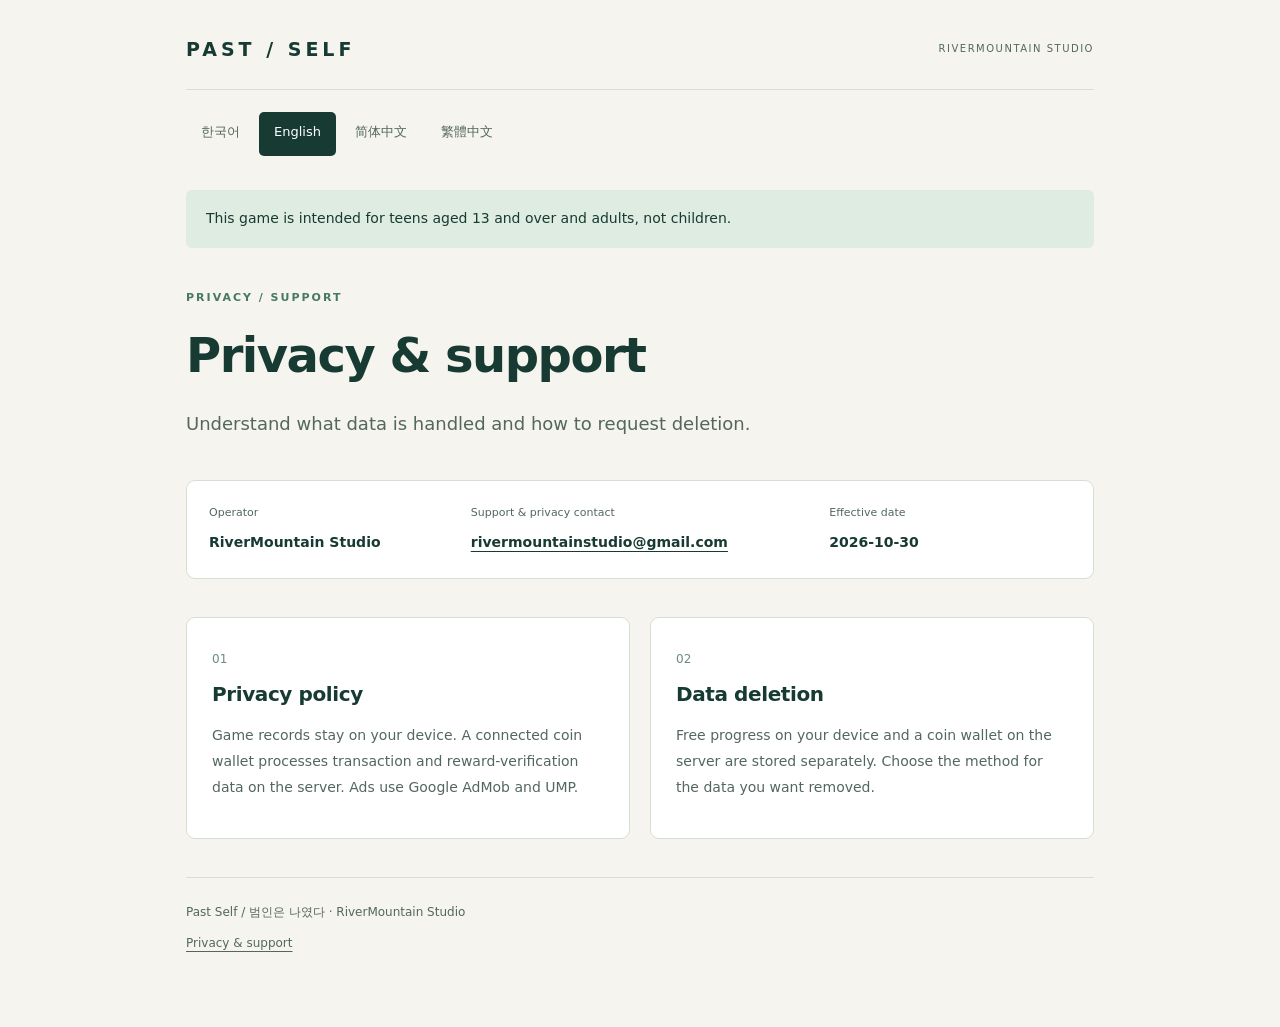
==== commit 3b7ed977: "Update Past Self privacy recovery details" ====
--- a/index.html
+++ b/index.html
@@ -1,2 +1,2 @@
 <!doctype html>
-<html lang="en"><head><meta charset="utf-8"><meta name="viewport" content="width=device-width,initial-scale=1"><meta name="robots" content="noindex,follow"><meta http-equiv="Content-Security-Policy" content="default-src 'none'; style-src 'self'; script-src 'self'; img-src 'self' data:; connect-src 'none'; base-uri 'none'; form-action 'none'"><meta name="referrer" content="no-referrer"><title>Past Self · Privacy & support</title><link rel="stylesheet" href="style.css"><script defer src="site.js"></script></head><body><div class="shell"><div class="brand"><a href="index.html">PAST / SELF</a><span>RIVERMOUNTAIN STUDIO</span></div><nav aria-label="Language / 언어"><a href="?lang=ko#ko" data-language="ko" lang="ko">한국어</a><a href="?lang=en#en" data-language="en" lang="en">English</a><a href="?lang=zh-Hans#zh-Hans" data-language="zh-Hans" lang="zh-Hans">简体中文</a><a href="?lang=zh-Hant#zh-Hant" data-language="zh-Hant" lang="zh-Hant">繁體中文</a></nav><main><article id="ko" data-language-panel="ko" lang="ko"><p class="note">이 게임은 만 13세 이상의 청소년과 성인을 대상으로 하며 어린이를 대상으로 제작하지 않았습니다.</p><header class="hero"><p class="eyebrow">개인정보 · 지원</p><h1>개인정보와 지원</h1><p class="lead">어떤 자료를 다루는지, 어떻게 삭제를 요청하는지 안내합니다.</p></header><dl class="metadata"><div><dt>운영자</dt><dd>RiverMountain Studio</dd></div><div><dt>지원 및 개인정보 문의</dt><dd><a href="mailto:rivermountainstudio@gmail.com">rivermountainstudio@gmail.com</a></dd></div><div><dt>적용일</dt><dd>2026-10-29</dd></div></dl><div class="cards"><a href="privacy.html?lang=ko"><span>01</span><h2>개인정보처리방침</h2><p>게임 기록은 기기에 저장합니다. 코인 지갑을 연결하면 거래 및 보상 검증 자료를 서버에서 처리합니다. 광고에는 Google AdMob과 UMP를 사용합니다.</p></a><a href="delete-data.html?lang=ko"><span>02</span><h2>데이터 삭제 안내</h2><p>기기의 무료 기록과 서버의 코인 지갑은 서로 다른 곳에 저장됩니다. 삭제할 자료에 맞는 방법을 선택하세요.</p></a></div><footer>Past Self / 범인은 나였다 · RiverMountain Studio<br><a href="index.html?lang=ko">개인정보와 지원</a></footer></article><article id="en" data-language-panel="en" lang="en"><p class="note">This game is intended for teens aged 13 and over and adults, not children.</p><header class="hero"><p class="eyebrow">PRIVACY / SUPPORT</p><h1>Privacy & support</h1><p class="lead">Understand what data is handled and how to request deletion.</p></header><dl class="metadata"><div><dt>Operator</dt><dd>RiverMountain Studio</dd></div><div><dt>Support & privacy contact</dt><dd><a href="mailto:rivermountainstudio@gmail.com">rivermountainstudio@gmail.com</a></dd></div><div><dt>Effective date</dt><dd>2026-10-29</dd></div></dl><div class="cards"><a href="privacy.html?lang=en"><span>01</span><h2>Privacy policy</h2><p>Game records stay on your device. A connected coin wallet processes transaction and reward-verification data on the server. Ads use Google AdMob and UMP.</p></a><a href="delete-data.html?lang=en"><span>02</span><h2>Data deletion</h2><p>Free progress on your device and a coin wallet on the server are stored separately. Choose the method for the data you want removed.</p></a></div><footer>Past Self / 범인은 나였다 · RiverMountain Studio<br><a href="index.html?lang=en">Privacy & support</a></footer></article><article id="zh-Hans" data-language-panel="zh-Hans" lang="zh-Hans"><p class="note">This game is intended for teens aged 13 and over and adults, not children.</p><header class="hero"><p class="eyebrow">隐私 / 支持</p><h1>隐私与支持</h1><p class="lead">了解应用处理哪些数据，以及如何申请删除。</p></header><dl class="metadata"><div><dt>运营方</dt><dd>RiverMountain Studio</dd></div><div><dt>支持与隐私联系</dt><dd><a href="mailto:rivermountainstudio@gmail.com">rivermountainstudio@gmail.com</a></dd></div><div><dt>生效日期</dt><dd>2026-10-29</dd></div></dl><div class="cards"><a href="privacy.html?lang=zh-Hans"><span>01</span><h2>隐私政策</h2><p>游戏记录保存在设备上。连接金币钱包后，服务器会处理交易及奖励验证资料。广告使用Google AdMob和UMP。</p></a><a href="delete-data.html?lang=zh-Hans"><span>02</span><h2>数据删除指南</h2><p>本机免费进度与服务器金币钱包分别保存，请选择对应的删除方式。</p></a></div><footer>Past Self / 过去的我 · RiverMountain Studio<br><a href="index.html?lang=zh-Hans">隐私与支持</a></footer></article><article id="zh-Hant" data-language-panel="zh-Hant" lang="zh-Hant"><p class="note">This game is intended for teens aged 13 and over and adults, not children.</p><header class="hero"><p class="eyebrow">隱私 / 支援</p><h1>隱私與支援</h1><p class="lead">了解應用程式處理哪些資料，以及如何申請刪除。</p></header><dl class="metadata"><div><dt>營運方</dt><dd>RiverMountain Studio</dd></div><div><dt>支援與隱私聯絡</dt><dd><a href="mailto:rivermountainstudio@gmail.com">rivermountainstudio@gmail.com</a></dd></div><div><dt>生效日期</dt><dd>2026-10-29</dd></div></dl><div class="cards"><a href="privacy.html?lang=zh-Hant"><span>01</span><h2>隱私政策</h2><p>遊戲紀錄儲存在裝置上。連接金幣錢包後，伺服器會處理交易及獎勵驗證資料。廣告使用Google AdMob和UMP。</p></a><a href="delete-data.html?lang=zh-Hant"><span>02</span><h2>資料刪除指南</h2><p>本機免費進度與伺服器金幣錢包分開儲存，請選擇對應的刪除方式。</p></a></div><footer>Past Self / 過去的我 · RiverMountain Studio<br><a href="index.html?lang=zh-Hant">隱私與支援</a></footer></article></main></div></body></html>
+<html lang="en"><head><meta charset="utf-8"><meta name="viewport" content="width=device-width,initial-scale=1"><meta name="robots" content="noindex,follow"><meta http-equiv="Content-Security-Policy" content="default-src 'none'; style-src 'self'; script-src 'self'; img-src 'self' data:; connect-src 'none'; base-uri 'none'; form-action 'none'"><meta name="referrer" content="no-referrer"><title>Past Self · Privacy & support</title><link rel="stylesheet" href="style.css"><script defer src="site.js"></script></head><body><div class="shell"><div class="brand"><a href="index.html">PAST / SELF</a><span>RIVERMOUNTAIN STUDIO</span></div><nav aria-label="Language / 언어"><a href="?lang=ko#ko" data-language="ko" lang="ko">한국어</a><a href="?lang=en#en" data-language="en" lang="en">English</a><a href="?lang=zh-Hans#zh-Hans" data-language="zh-Hans" lang="zh-Hans">简体中文</a><a href="?lang=zh-Hant#zh-Hant" data-language="zh-Hant" lang="zh-Hant">繁體中文</a></nav><main><article id="ko" data-language-panel="ko" lang="ko"><p class="note">이 게임은 만 13세 이상의 청소년과 성인을 대상으로 하며 어린이를 대상으로 제작하지 않았습니다.</p><header class="hero"><p class="eyebrow">개인정보 · 지원</p><h1>개인정보와 지원</h1><p class="lead">어떤 자료를 다루는지, 어떻게 삭제를 요청하는지 안내합니다.</p></header><dl class="metadata"><div><dt>운영자</dt><dd>RiverMountain Studio</dd></div><div><dt>지원 및 개인정보 문의</dt><dd><a href="mailto:rivermountainstudio@gmail.com">rivermountainstudio@gmail.com</a></dd></div><div><dt>적용일</dt><dd>2026-10-30</dd></div></dl><div class="cards"><a href="privacy.html?lang=ko"><span>01</span><h2>개인정보처리방침</h2><p>게임 기록은 기기에 저장합니다. 코인 지갑을 연결하면 거래 및 보상 검증 자료를 서버에서 처리합니다. 광고에는 Google AdMob과 UMP를 사용합니다.</p></a><a href="delete-data.html?lang=ko"><span>02</span><h2>데이터 삭제 안내</h2><p>기기의 무료 기록과 서버의 코인 지갑은 서로 다른 곳에 저장됩니다. 삭제할 자료에 맞는 방법을 선택하세요.</p></a></div><footer>Past Self / 범인은 나였다 · RiverMountain Studio<br><a href="index.html?lang=ko">개인정보와 지원</a></footer></article><article id="en" data-language-panel="en" lang="en"><p class="note">This game is intended for teens aged 13 and over and adults, not children.</p><header class="hero"><p class="eyebrow">PRIVACY / SUPPORT</p><h1>Privacy & support</h1><p class="lead">Understand what data is handled and how to request deletion.</p></header><dl class="metadata"><div><dt>Operator</dt><dd>RiverMountain Studio</dd></div><div><dt>Support & privacy contact</dt><dd><a href="mailto:rivermountainstudio@gmail.com">rivermountainstudio@gmail.com</a></dd></div><div><dt>Effective date</dt><dd>2026-10-30</dd></div></dl><div class="cards"><a href="privacy.html?lang=en"><span>01</span><h2>Privacy policy</h2><p>Game records stay on your device. A connected coin wallet processes transaction and reward-verification data on the server. Ads use Google AdMob and UMP.</p></a><a href="delete-data.html?lang=en"><span>02</span><h2>Data deletion</h2><p>Free progress on your device and a coin wallet on the server are stored separately. Choose the method for the data you want removed.</p></a></div><footer>Past Self / 범인은 나였다 · RiverMountain Studio<br><a href="index.html?lang=en">Privacy & support</a></footer></article><article id="zh-Hans" data-language-panel="zh-Hans" lang="zh-Hans"><p class="note">This game is intended for teens aged 13 and over and adults, not children.</p><header class="hero"><p class="eyebrow">隐私 / 支持</p><h1>隐私与支持</h1><p class="lead">了解应用处理哪些数据，以及如何申请删除。</p></header><dl class="metadata"><div><dt>运营方</dt><dd>RiverMountain Studio</dd></div><div><dt>支持与隐私联系</dt><dd><a href="mailto:rivermountainstudio@gmail.com">rivermountainstudio@gmail.com</a></dd></div><div><dt>生效日期</dt><dd>2026-10-30</dd></div></dl><div class="cards"><a href="privacy.html?lang=zh-Hans"><span>01</span><h2>隐私政策</h2><p>游戏记录保存在设备上。连接金币钱包后，服务器会处理交易及奖励验证资料。广告使用Google AdMob和UMP。</p></a><a href="delete-data.html?lang=zh-Hans"><span>02</span><h2>数据删除指南</h2><p>本机免费进度与服务器金币钱包分别保存，请选择对应的删除方式。</p></a></div><footer>Past Self / 过去的我 · RiverMountain Studio<br><a href="index.html?lang=zh-Hans">隐私与支持</a></footer></article><article id="zh-Hant" data-language-panel="zh-Hant" lang="zh-Hant"><p class="note">This game is intended for teens aged 13 and over and adults, not children.</p><header class="hero"><p class="eyebrow">隱私 / 支援</p><h1>隱私與支援</h1><p class="lead">了解應用程式處理哪些資料，以及如何申請刪除。</p></header><dl class="metadata"><div><dt>營運方</dt><dd>RiverMountain Studio</dd></div><div><dt>支援與隱私聯絡</dt><dd><a href="mailto:rivermountainstudio@gmail.com">rivermountainstudio@gmail.com</a></dd></div><div><dt>生效日期</dt><dd>2026-10-30</dd></div></dl><div class="cards"><a href="privacy.html?lang=zh-Hant"><span>01</span><h2>隱私政策</h2><p>遊戲紀錄儲存在裝置上。連接金幣錢包後，伺服器會處理交易及獎勵驗證資料。廣告使用Google AdMob和UMP。</p></a><a href="delete-data.html?lang=zh-Hant"><span>02</span><h2>資料刪除指南</h2><p>本機免費進度與伺服器金幣錢包分開儲存，請選擇對應的刪除方式。</p></a></div><footer>Past Self / 過去的我 · RiverMountain Studio<br><a href="index.html?lang=zh-Hant">隱私與支援</a></footer></article></main></div></body></html>
